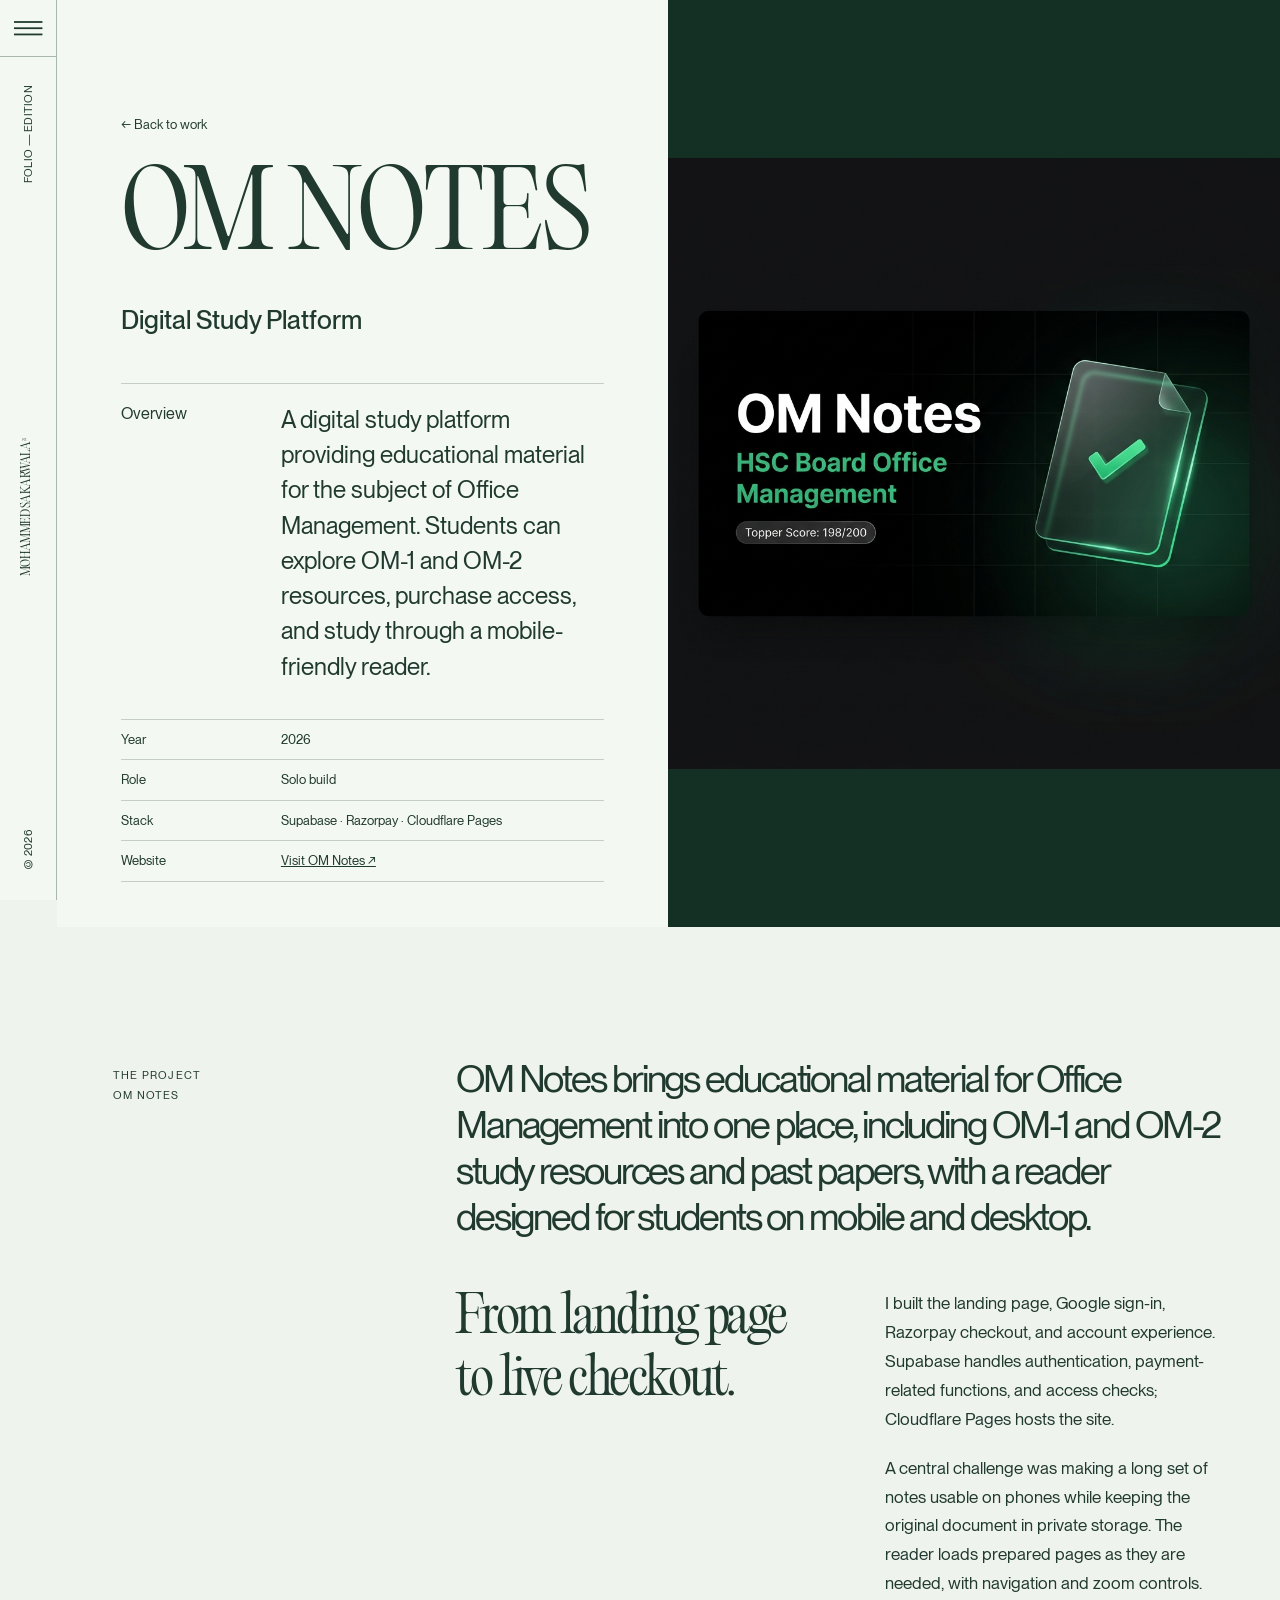
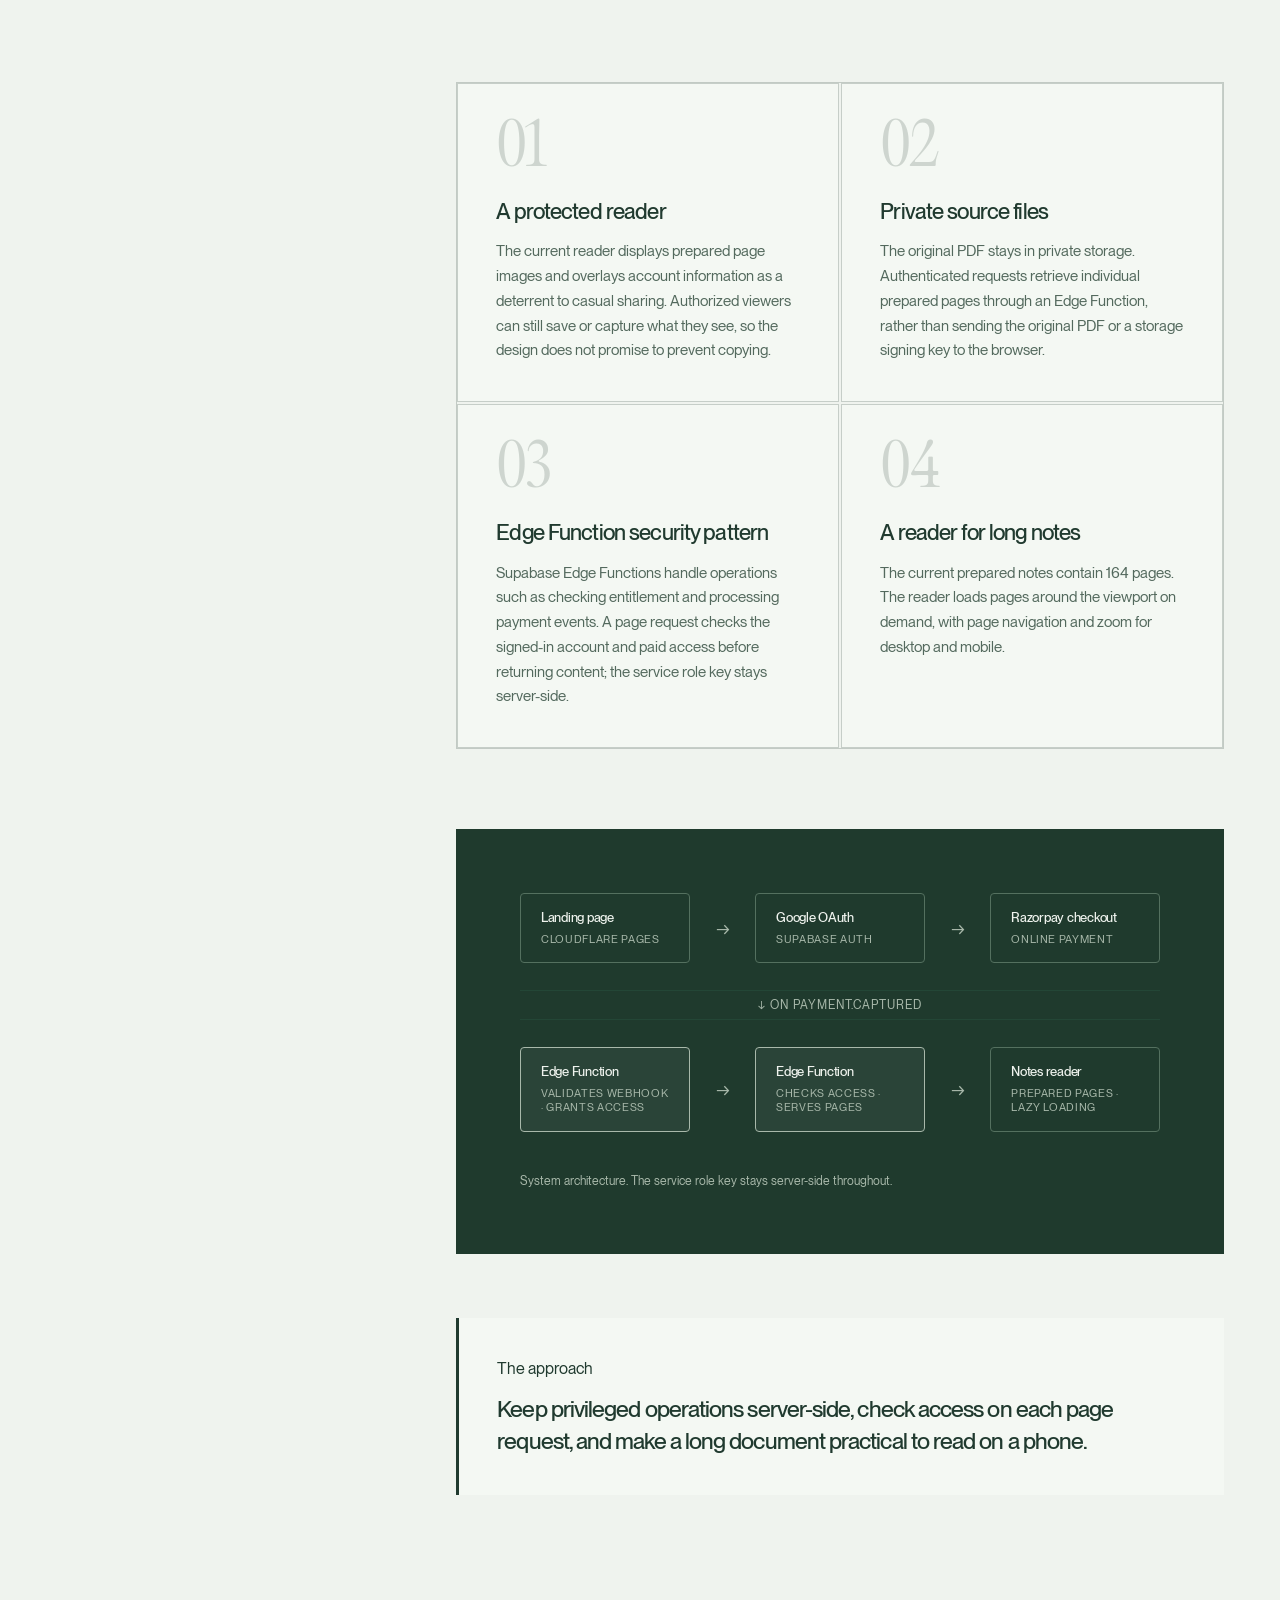
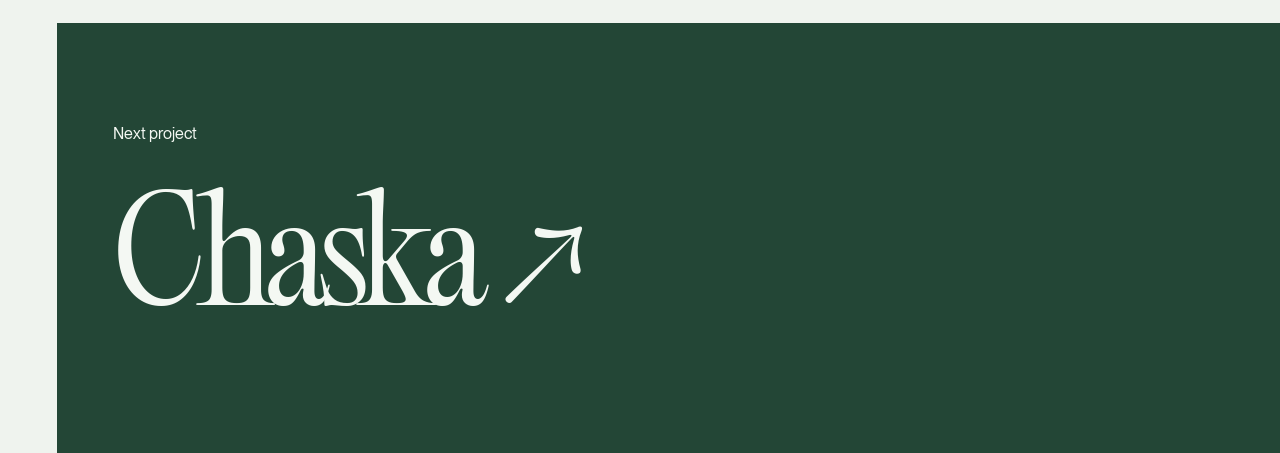
==== works/notes-platform/index.html @ a00184fe "Polish portfolio and configure GitHub Pages" ====
<!doctype html>
<html lang="en"><head><meta charset="utf-8"><meta name="viewport" content="width=device-width,initial-scale=1"><meta name="theme-color" content="#142f24"><meta name="description" content="OM Notes is a digital study platform providing educational material for the subject of Office Management, with online checkout and a mobile-friendly reader — by Mohammed Sakarwala."><title>OM Notes — Digital Study Platform — Mohammed Sakarwala</title><link rel="stylesheet" href="/assets/site.css?v=20261117d"><link rel="stylesheet" href="/assets/notes-platform.css?v=20261117c"><script src="/assets/site.js?v=20261107l" defer></script></head>
<body><a class="skip" href="#main">Skip to content</a>
  <header class="site-rail site-rail--light" aria-label="Global site header"><a class="rail-mark" href="/" aria-label="Back to home">MS<sup>TM</sup></a><button class="rail-menu" type="button" aria-label="Open menu" aria-controls="site-menu" aria-expanded="false"><svg class="rail-menu__icon" viewBox="0 0 32 32" fill="none" xmlns="http://www.w3.org/2000/svg" aria-hidden="true"><rect y="15" width="32" height="2" fill="currentColor"></rect><rect data-menu-icon-bar="lower" x="0" y="22" width="32" height="2" fill="currentColor"></rect><rect data-menu-icon-bar="upper" x="0" y="8" width="32" height="2" fill="currentColor"></rect></svg></button><div class="rail-desktop"><span class="rail-edition">Folio — edition</span><a class="rail-name" href="/" aria-label="Back to home">Mohammed Sakarwala</a><span class="rail-year">© 2026</span></div></header>
  <nav class="menu-overlay" id="site-menu" aria-label="Site navigation" aria-hidden="true"><div class="menu-head"><span class="eyebrow">Mohammed Sakarwala — Folio</span></div><div class="menu-links"><a href="/"><span>01.</span>Home</a><a href="/about/"><span>02.</span>About</a><a href="/works/"><span>03.</span>Works</a><a href="/#contact"><span>04.</span>Contact</a></div><div class="menu-foot"><span>Bengaluru, India</span><a href="https://www.linkedin.com/in/mohammed-sakarwala-825a503b8/" target="_blank" rel="noopener noreferrer">LinkedIn ↗</a></div></nav>
  <main class="page" id="main">
    <header class="case-hero case-hero--notes" data-header-bg="#f4f8f3" data-header-text="#1f3a2d" data-header-border="#a8b8aa"><div class="case-hero__content"><a class="back-link" href="/works/">← Back to work</a><h1 class="serif">OM Notes<span class="case-hero__subtitle">Digital Study Platform</span></h1><div class="case-intro"><span class="eyebrow">Overview</span><p>A digital study platform providing educational material for the subject of Office Management. Students can explore OM-1 and OM-2 resources, purchase access, and study through a mobile-friendly reader.</p></div><div class="case-facts"><div><span>Year</span><span>2026</span></div><div><span>Role</span><span>Solo build</span></div><div><span>Stack</span><span>Supabase · Razorpay · Cloudflare Pages</span></div><div><span>Website</span><a href="https://om-notes.pages.dev/" target="_blank" rel="noopener noreferrer">Visit OM Notes ↗</a></div></div></div><div class="case-hero__visual case-hero__visual--notes"><img src="/assets/om-notes-project.png" width="1024" height="1024" alt="OM Notes website artwork for HSC Board Office Management"></div></header>

    <section class="section case-body" data-header-bg="#eff3ee" data-header-text="#1f3a2d" data-header-border="#a8b8aa"><div class="wrap chapter"><div class="chapter-label"><span>The project</span>OM Notes</div><div>
      <p class="section-lead" data-reveal>OM Notes brings educational material for Office Management into one place, including OM-1 and OM-2 study resources and past papers, with a reader designed for students on mobile and desktop.</p>
      <div class="case-body__grid" data-reveal>
        <h2>From landing page to live checkout.</h2>
        <div>
          <p>I built the landing page, Google sign-in, Razorpay checkout, and account experience. Supabase handles authentication, payment-related functions, and access checks; Cloudflare Pages hosts the site.</p>
          <p>A central challenge was making a long set of notes usable on phones while keeping the original document in private storage. The reader loads prepared pages as they are needed, with navigation and zoom controls.</p>
        </div>
      </div>

      <div class="notes-tech-grid" data-reveal>
        <div class="notes-tech-item">
          <span class="notes-tech-item__number serif">01</span>
          <h3>A protected reader</h3>
          <p>The current reader displays prepared page images and overlays account information as a deterrent to casual sharing. Authorized viewers can still save or capture what they see, so the design does not promise to prevent copying.</p>
        </div>
        <div class="notes-tech-item">
          <span class="notes-tech-item__number serif">02</span>
          <h3>Private source files</h3>
          <p>The original PDF stays in private storage. Authenticated requests retrieve individual prepared pages through an Edge Function, rather than sending the original PDF or a storage signing key to the browser.</p>
        </div>
        <div class="notes-tech-item">
          <span class="notes-tech-item__number serif">03</span>
          <h3>Edge Function security pattern</h3>
          <p>Supabase Edge Functions handle operations such as checking entitlement and processing payment events. A page request checks the signed-in account and paid access before returning content; the service role key stays server-side.</p>
        </div>
        <div class="notes-tech-item">
          <span class="notes-tech-item__number serif">04</span>
          <h3>A reader for long notes</h3>
          <p>The current prepared notes contain 164 pages. The reader loads pages around the viewport on demand, with page navigation and zoom for desktop and mobile.</p>
        </div>
      </div>

      <figure class="case-media notes-case-media">
        <div class="notes-architecture" aria-label="System architecture overview">
          <div class="notes-arch-row notes-arch-row--top">
            <div class="notes-arch-node">Landing page<span>Cloudflare Pages</span></div>
            <div class="notes-arch-arrow">→</div>
            <div class="notes-arch-node">Google OAuth<span>Supabase Auth</span></div>
            <div class="notes-arch-arrow">→</div>
            <div class="notes-arch-node">Razorpay checkout<span>Online payment</span></div>
          </div>
          <div class="notes-arch-divider" aria-hidden="true">↓ on payment.captured</div>
          <div class="notes-arch-row notes-arch-row--bottom">
            <div class="notes-arch-node notes-arch-node--highlight">Edge Function<span>Validates webhook · grants access</span></div>
            <div class="notes-arch-arrow">→</div>
            <div class="notes-arch-node notes-arch-node--highlight">Edge Function<span>Checks access · serves pages</span></div>
            <div class="notes-arch-arrow">→</div>
            <div class="notes-arch-node">Notes reader<span>Prepared pages · lazy loading</span></div>
          </div>
        </div>
        <figcaption>System architecture. The service role key stays server-side throughout.</figcaption>
      </figure>

      <div class="notes-callout" data-reveal>
        <p class="notes-callout__label eyebrow">The approach</p>
        <p class="notes-callout__text">Keep privileged operations server-side, check access on each page request, and make a long document practical to read on a phone.</p>
      </div>
    </div></div></section>

    <section class="next-project" data-header-bg="#234636" data-header-text="#edf5ee" data-header-border="#54705f"><div class="wrap"><span class="eyebrow">Next project</span><div><a href="/works/chaska/">Chaska ↗</a></div></div></section>
  </main>
</body></html>
---- assets/site.css ----
@font-face{font-family:'PPEditorialOld';src:url('/fonts/PPEditorialOld-Light.woff2') format('woff2'),url('/fonts/PPEditorialOld-Light.woff') format('woff');font-style:normal;font-weight:300;font-display:swap}
@font-face{font-family:'PPNeueMontreal';src:url('/fonts/PPNeueMontreal-Regular.woff2') format('woff2'),url('/fonts/PPNeueMontreal-Regular.woff') format('woff');font-style:normal;font-weight:400;font-display:swap}
@font-face{font-family:'PPNeueMontreal';src:url('/fonts/PPNeueMontreal-Medium.woff2') format('woff2'),url('/fonts/PPNeueMontreal-Medium.woff') format('woff');font-style:normal;font-weight:500;font-display:swap}
@font-face{font-family:CormorantGaramond;src:url('/assets/CormorantGaramond-latin-wght.woff2') format('woff2');font-style:normal;font-weight:300 700;font-display:swap}
@font-face{font-family:Manrope;src:url('/assets/Manrope-var-latin.woff2') format('woff2');font-display:swap}
:root{--ink:#203a2f;--charcoal:#234636;--paper:#eff3ee;--cream:#f4f8f3;--muted:#586d60;--forest-deep:#142f24;--sage:#a8beae;--sage-mid:#54705f;--rule:rgba(32,58,47,.22);--rail:calc(16 * var(--spacing));--serif:'PPEditorialOld',CormorantGaramond,Georgia,serif;--sans:'PPNeueMontreal',Manrope,Arial,sans-serif;--scale:calc(100vw / 39);--spacing:calc(.4 * var(--scale))}
@media(min-width:768px){:root{--scale:calc(100vw / 144);--vg:calc(4.8 * var(--scale));--list-fs:calc(6.4 * var(--scale));--display-fs:calc(3.2 * var(--scale));--cta-fs:calc(2.3 * var(--scale))}}
*,*::before,*::after{box-sizing:border-box}
html{scroll-behavior:smooth;scroll-padding-top:24px;overscroll-behavior:none}
body{margin:0;background:var(--paper);color:var(--ink);font-family:var(--sans);font-size:16px;line-height:1.5;-webkit-font-smoothing:antialiased;overscroll-behavior:none}
body.is-loading{overflow:hidden}
a{color:inherit}
::selection{background:#c1d0c3;color:var(--ink)}
img{max-width:100%;display:block}
button{font:inherit}
:focus-visible{outline:2px solid currentColor;outline-offset:5px}
.skip{position:fixed;left:75px;top:-80px;background:var(--cream);padding:10px 18px;z-index:120}
.skip:focus{top:12px}
#main,#contact{scroll-margin-top:var(--mobile-nav-height,0px)}
.site-rail{--rail-bg:var(--charcoal);--rail-text:#edf5ee;--rail-border:#54705f;position:fixed;inset:0 auto 0 0;width:var(--rail);z-index:110;display:flex;flex-direction:column;align-items:center;justify-content:flex-start;border-right:1px solid var(--rail-border);background:var(--rail-bg);color:var(--rail-text);transition:background-color .5s ease-out,color .5s ease-out,border-color .5s ease-out}
html:not(.has-seen-intro) body.is-loading .site-rail{background:#11271e}
.site-rail--light{--rail-bg:var(--paper);--rail-text:var(--ink);--rail-border:#a8b8aa}
.rail-scroll-progress{position:absolute;pointer-events:none;z-index:2;top:0;left:0;width:calc(.3 * var(--scale));height:100%;background:#8ba28f;transform:scaleY(0);transform-origin:top;will-change:transform}
.rail-mark{display:none}
.rail-menu{width:100%;height:calc(16 * var(--spacing));padding:0;border:0;border-bottom:1px solid var(--rail-border);background:none;color:inherit;cursor:pointer;display:flex;align-items:center;justify-content:center;outline:none;transition:border-color .5s ease-out,opacity .2s ease-out}
.rail-menu:enabled:hover{opacity:.8}
.rail-menu:disabled{cursor:default;pointer-events:none}
.rail-menu__icon{display:block;width:calc(8 * var(--spacing));height:calc(8 * var(--spacing));overflow:visible}
.rail-menu [data-menu-icon-bar]{will-change:width,x}
body.menu-open .site-rail{background:var(--charcoal);color:#edf5ee;border-color:#54705f}
body.menu-open .rail-menu{border-bottom-color:#54705f}
.rail-desktop{display:flex;flex:1;min-height:0;width:100%;flex-direction:column;align-items:center;justify-content:space-between;padding:calc(8 * var(--spacing)) 0}
.rail-edition,.rail-name,.rail-year{font-family:var(--serif);font-size:11px;line-height:1;white-space:nowrap}
.rail-name{text-decoration:none}
.rail-edition,.rail-name{writing-mode:vertical-rl;transform:rotate(180deg)}
.rail-edition{font-family:var(--sans);font-size:11px;letter-spacing:.1em;text-transform:uppercase}
.rail-year{writing-mode:vertical-rl;transform:rotate(180deg);margin-bottom:18px}
.has-seen-intro .intro-loader{display:none}
.intro-loader{position:fixed;inset:0;z-index:95;overflow:hidden;background:#11271e;color:var(--cream)}
.intro-loader__reel{--loader-row-h:1.5em;position:absolute;top:clamp(78px,10vh,150px);left:calc(var(--rail) + clamp(22px,5vw,76px));height:var(--loader-row-h);padding-right:.12em;overflow:hidden;font:300 clamp(96px,12.5vw,210px)/var(--loader-row-h) var(--serif);letter-spacing:-.06em;font-variant-numeric:lining-nums tabular-nums}
.intro-loader__content{position:absolute;inset:0;will-change:transform}
.intro-loader__number{display:flex;align-items:center;height:var(--loader-row-h)}
.intro-loader__prefix{display:flex;align-items:center;height:var(--loader-row-h)}
.intro-loader__digit-shell{display:flex;align-items:center;justify-content:center;height:var(--loader-row-h);padding-right:.1em;margin-right:-.1em;overflow:hidden}
.intro-loader__digit{display:block;line-height:inherit;transform:translateY(115%);}
.intro-loader.is-started .intro-loader__digit{animation:loader-number-in 1.7s cubic-bezier(.76,0,.24,1) both}
.intro-loader__prefix .intro-loader__digit-shell:nth-child(2) .intro-loader__digit{animation-delay:.07s}
.intro-loader__first-year .intro-loader__digit-shell:nth-child(1) .intro-loader__digit{animation-delay:.14s}
.intro-loader__first-year .intro-loader__digit-shell:nth-child(2) .intro-loader__digit{animation-delay:.21s}
.intro-loader__digits{height:var(--loader-row-h);padding-right:.12em;overflow:hidden;display:flex;flex-direction:column;justify-content:flex-start}
.intro-loader__years{will-change:transform}
.intro-loader__years span{display:flex;align-items:center;justify-content:flex-start;height:var(--loader-row-h);line-height:var(--loader-row-h);white-space:nowrap}
.intro-loader__years .intro-loader__first-year{display:flex;align-items:center;height:var(--loader-row-h)}
.intro-loader__caption{position:absolute;right:clamp(22px,5vw,76px);bottom:25px;margin:0;font-size:clamp(16px,1.25vw,20px);line-height:1.4;letter-spacing:-.02em}
.intro-loader__caption-clip{display:block;overflow:hidden;padding-block:.25em;margin-block:-.25em}
.intro-loader__caption-clip>span{display:block}
.intro-loader__progress{position:absolute;inset:0;z-index:2;width:100%;height:100%;background:var(--charcoal);transform:translate3d(0,calc(100% - 8px),0) scaleX(0);transform-origin:left bottom;will-change:transform}
body.is-loading .hero .hero__line>span{transform:translateY(110%)}
body.is-loading .hero__descriptor-line-text{transform:translateY(110%)}
body.is-loading .hero__bottom>*{opacity:0;transform:translateY(70px)}
body.is-ready .hero .hero__line>span{animation:hero-line-rise 1.7s 0s cubic-bezier(.19,1,.22,1) both}
body.is-ready .hero .hero__line:nth-child(2)>span{animation-delay:.2s}
body.is-ready .hero__descriptor:not(.is-settled) .hero__descriptor-line-text{animation:text-line-rise 1.46s calc(.45s + var(--line-delay)) cubic-bezier(.215,.61,.355,1) both}
.hero__descriptor.is-settled .hero__descriptor-line-text{animation:none!important;transform:none!important}
body.is-ready .hero__bottom>*{animation:hero-enter 1.3s .66s cubic-bezier(.19,1,.22,1) both}
body.is-ready .hero__bottom>*:nth-child(2){animation-delay:.78s}
body.is-ready .hero__bottom>*:nth-child(3){animation-delay:.9s}
body.is-returning .hero .hero__line>span,body.is-returning .hero__descriptor-line-text,body.is-returning .hero__bottom>*{animation:none!important;transform:none!important;opacity:1!important}
.page{margin-left:var(--rail);min-width:0}
.wrap{width:min(calc(100% - 112px),1340px);margin-inline:auto}
.serif,.editorial-display{font-family:var(--serif);font-weight:300;letter-spacing:-.02em;line-height:1.02;font-feature-settings:"liga" 1,"dlig" 0;font-variant-ligatures:common-ligatures no-discretionary-ligatures}
.menu-overlay{position:fixed;inset:0 0 0 var(--rail);z-index:90;background:#1f3a2d;color:var(--cream);padding:clamp(30px,5vw,76px);display:flex;flex-direction:column;justify-content:space-between;visibility:hidden;clip-path:inset(0 100% 0 0);transition:clip-path .88s cubic-bezier(.76,0,.24,1),visibility 0s .88s}
.menu-overlay.is-open{visibility:visible;clip-path:inset(0 0 0 0);transition:clip-path .88s cubic-bezier(.76,0,.24,1),visibility 0s}
.menu-overlay.is-closing{visibility:visible;clip-path:inset(0 100% 0 0);transition:clip-path .58s .08s cubic-bezier(.76,0,.24,1),visibility 0s .66s}
.menu-head{display:flex;justify-content:space-between;align-items:start;min-height:3rem}
.menu-head .eyebrow{opacity:.65}
.menu-links{display:flex;flex-direction:column;width:100%;margin:auto 0;gap:clamp(14px,2.2vh,28px)}
.menu-links a{display:flex;align-items:baseline;gap:clamp(14px,1.2vw,24px);width:max-content;max-width:100%;color:#a8beae;font-family:var(--serif);font-weight:300;font-size:clamp(3.4rem,6.4vw,6rem);line-height:1.12;text-decoration:none;text-transform:uppercase;letter-spacing:-.015em;font-feature-settings:"liga" 1,"dlig" 0;font-variant-ligatures:common-ligatures no-discretionary-ligatures;transition:color .35s}
.menu-links a[aria-current=page],.menu-links a:hover,.menu-links a:focus-visible{color:var(--cream)}
.menu-link__index{font:500 clamp(12px,1vw,15px)/1 var(--sans);letter-spacing:.04em;flex:none;align-self:baseline;width:clamp(26px,2vw,36px);margin-top:0;opacity:.6}
.menu-link__label-clip{display:block;overflow:hidden;padding:.24em .12em .16em 0;margin:-.24em -.12em -.16em 0}
.menu-link__label{display:block;position:relative;transform:translateY(110%);transition:transform 1s cubic-bezier(.19,1,.22,1)}
.menu-overlay.is-open .menu-link__label{transform:none;transition-delay:calc(.14s + var(--menu-index)*.15s)}
.menu-overlay.is-closing .menu-link__label{transform:translateY(110%);transition-delay:calc((3 - var(--menu-index))*.055s)}
.menu-foot{display:flex;justify-content:space-between;gap:20px;font-size:12px;letter-spacing:.02em;opacity:0;transform:translateY(14px);transition:opacity .55s,transform .55s}
.menu-overlay.is-open .menu-foot{opacity:1;transform:none;transition-delay:.35s}
.menu-overlay.is-closing .menu-foot{opacity:0;transform:translateY(14px);transition-delay:0s}
.menu-foot a{text-decoration:none}
.menu-foot a:hover{text-decoration:underline;text-underline-offset:4px}
.page-dissolve{position:fixed;inset:0;width:100vw;height:100dvh;z-index:130;pointer-events:none}
.hero{height:100svh;min-height:650px;background:var(--charcoal);color:var(--cream);position:relative;overflow:hidden}
.hero__inner{height:100%;padding:clamp(56px,7.5vh,90px) clamp(38px,5vw,84px) clamp(30px,4.5vh,48px);display:flex;flex-direction:column;justify-content:space-between}
.hero__top{display:flex;flex-direction:column;align-items:stretch;gap:22px}
.hero h1{font-size:clamp(3.75rem,6.2vw,8rem);margin:0;text-transform:uppercase;line-height:1.05;letter-spacing:-.015em;font-feature-settings:"liga" 1,"dlig" 0;font-variant-ligatures:common-ligatures no-discretionary-ligatures}
.hero h1 span{display:block}
.hero__line{overflow:hidden;padding-top:.14em;margin-top:-.14em;padding-bottom:.06em}
.hero__descriptor{max-width:440px;margin:0 0 0 auto;font-size:clamp(17px,1.5vw,24px);line-height:1.4;letter-spacing:-.03em}
.hero__descriptor-line{display:block;overflow:hidden;contain:paint}
.hero__descriptor-line-text{display:block;white-space:nowrap;will-change:transform}
.hero__bottom{display:flex;justify-content:space-between;align-items:end;gap:32px;font-size:13px}
.hero__bottom p{margin:0}
.hero__location{font-size:16px;line-height:1.4;color:rgba(247,250,246,.85)}
.hero__location time{font-variant-numeric:tabular-nums}
.hero__scroll{font-family:var(--serif);font-size:27px;text-decoration:none}
.hero__accent{font-size:clamp(90px,20vw,300px);position:absolute;right:-.08em;bottom:-.45em;color:rgba(255,255,255,.025);pointer-events:none}
.section{padding:clamp(92px,10vw,170px) 0}
.chapter{display:grid;grid-template-columns:minmax(150px,.33fr) minmax(0,1fr);gap:clamp(32px,7vw,120px)}
.chapter-label{font-size:11px;text-transform:uppercase;letter-spacing:.11em;padding-top:12px}
.chapter-label span{display:block;margin-bottom:4px}
.section-title{font-size:clamp(4rem,8vw,9rem);margin:0 0 34px}
.section-lead{font-size:clamp(25px,3vw,49px);line-height:1.2;letter-spacing:-.055em;max-width:900px;margin:0}
.section-copy{font-size:17px;line-height:1.7;max-width:660px}
.text-link{display:inline-flex;align-items:center;gap:28px;margin-top:32px;border-bottom:1px solid currentColor;padding-bottom:7px;text-decoration:none;font-size:13px;font-weight:700}
.text-link:hover{gap:38px}
.intro{background:var(--cream)}
.intro__grid{display:grid;grid-template-columns:1fr .8fr;gap:clamp(35px,7vw,110px);align-items:end}
.portrait{aspect-ratio:4/5;object-fit:cover;object-position:center;background:#cbd9cd}
.intro__aside[data-reveal] .portrait,.work-card[data-reveal] .work-card__image img{clip-path:inset(0 100% 0 0);transform:scale(1.08);transition:clip-path 1.1s .15s cubic-bezier(.22,1,.36,1),transform 1.3s .15s cubic-bezier(.22,1,.36,1);will-change:clip-path,transform}
.intro__aside.is-visible .portrait,.work-card.is-visible .work-card__image img{clip-path:inset(0 0 0 0);transform:scale(1)}
.quote{font-family:var(--serif);font-weight:300;font-size:clamp(30px,4vw,58px);line-height:1.15;letter-spacing:-.04em;margin:32px 0 0;max-width:550px}
.intro__aside{align-self:stretch;display:flex;flex-direction:column;justify-content:space-between}
.small-note{font-size:13px;color:var(--muted);max-width:430px}
.work-section{background:var(--paper);overflow:hidden}
.work-head{display:flex;justify-content:space-between;align-items:end;gap:30px}
.work-head .section-title{margin:0}
.work-grid{display:grid;grid-template-columns:repeat(2,minmax(0,1fr));gap:20px;margin-top:54px}
.work-card{display:block;text-decoration:none;min-width:0}
.work-card__image{height:clamp(340px,42vw,600px);position:relative;overflow:hidden;display:grid;place-items:center;background:#e3ece4}
.work-card__image img{max-width:82%;max-height:82%;object-fit:contain;transition:transform .75s cubic-bezier(.22,1,.36,1);will-change:transform}
.work-card:hover img{transform:scale(1.04)}
.work-card.is-visible:hover .work-card__image img{transform:scale(1.04)}
.work-card--chaska .work-card__image{background:#dbe6dc}
.work-card--yojo .work-card__image{background:#d4e1d5}
.work-card--yojo img{max-width:100%;max-height:100%;width:100%;height:100%;object-fit:cover;mix-blend-mode:multiply}
.work-card--notes .work-card__image{background:#e3ece4}
.work-card--notes img{max-width:100%;max-height:100%;width:100%;height:100%;object-fit:cover}
.work-card__meta{display:flex;align-items:baseline;gap:12px;margin-top:14px;font-size:12px}
.work-card__number{font-family:var(--serif);font-size:42px;line-height:1}
.work-card__title{font-size:clamp(22px,2.3vw,34px);font-weight:500;letter-spacing:-.04em;margin:6px 0 0}
.work-card__status{color:var(--muted);margin-left:auto;text-align:right}
.services{background:var(--cream)}
.service-list{margin-top:50px}
.service-row{display:grid;grid-template-columns:60px 1fr 1.2fr;gap:24px;align-items:center;border-top:1px solid var(--rule);padding:28px 0}
.service-row:last-child{border-bottom:1px solid var(--rule)}
.service-row h3{font:300 clamp(25px,3.4vw,50px) var(--serif);letter-spacing:-.05em;margin:0}
.service-row p{margin:0;color:#53695d;max-width:460px}
.experience{background:var(--paper)}
.experience-grid{display:flex;flex-wrap:wrap;gap:8px;margin-top:48px}
.experience-grid span{display:inline-flex;align-items:center;min-height:80px;padding:16px 25px;border:1px solid var(--rule);font-family:var(--serif);font-size:clamp(20px,2.4vw,35px)}
.contact{background:var(--charcoal);color:var(--cream);padding:clamp(100px,14vw,200px) 0 32px}
.contact .chapter-label{opacity:.7}
.contact-title{font-size:clamp(5rem,11vw,14rem);margin:8px 0 40px;max-width:1100px}
.contact-link{font-size:clamp(19px,3vw,38px);text-decoration:none;border-bottom:1px solid currentColor;padding-bottom:8px}
.contact-foot{display:flex;justify-content:space-between;gap:20px;flex-wrap:wrap;border-top:1px solid rgba(255,255,255,.25);padding-top:18px;margin-top:110px;font-size:11px;text-transform:uppercase;letter-spacing:.08em}
.contact-foot a{text-decoration:none}
.page-hero{padding:85px 0 58px;background:var(--paper)}
.page-title{font-size:clamp(5rem,14vw,16rem);margin:0;line-height:.88;text-transform:uppercase}
.page-subtitle{max-width:800px;font-size:clamp(22px,2.5vw,36px);letter-spacing:-.04em;line-height:1.35}
.about-hero{display:grid;grid-template-columns:1fr .7fr;gap:clamp(40px,6vw,100px);align-items:end}
.about-hero img{width:100%;max-height:680px;object-fit:cover;object-position:center 30%}
.about-body{background:var(--cream)}
.timeline-row{display:grid;grid-template-columns:160px 1fr;gap:35px;border-top:1px solid var(--rule);padding:25px 0}
.timeline-row:last-child{border-bottom:1px solid var(--rule)}
.timeline-row p{margin:0;font-size:clamp(20px,2.4vw,33px);letter-spacing:-.04em}
.timeline-row small{display:block;font-size:13px;color:var(--muted);letter-spacing:0;margin-top:5px}
.about-scroll{background:#e3ece4}
html:has(.about-scroll){scrollbar-width:none}
html:has(.about-scroll)::-webkit-scrollbar{display:none}
.about-panel{position:relative;display:flex;flex-direction:column;min-height:100svh;overflow:hidden;padding:0;background:#e3ece4;color:var(--ink)}
.about-panel--hero{display:grid;grid-template-columns:46% minmax(0,1fr);background:#f7faf6}
.about-portrait{position:relative;min-height:100%;overflow:hidden;background:#c1d0c3}
.about-portrait img{width:100%;height:100%;object-fit:cover;object-position:center top}
.about-portrait img,.about-beyond-image img{position:relative;z-index:2;clip-path:inset(0 100% 0 0);transform:translateX(-10%);transition:clip-path .7s .2s cubic-bezier(.22,1,.36,1),transform .7s .2s cubic-bezier(.22,1,.36,1)}
.about-image-wipe{position:absolute;inset:0;z-index:1;background:#c1d0c3;clip-path:inset(0 100% 0 0);transition:clip-path .7s cubic-bezier(.22,1,.36,1)}
.about-portrait.is-visible img,.about-beyond-image.is-visible img{clip-path:inset(0);transform:none}
.about-portrait.is-visible .about-image-wipe,.about-beyond-image.is-visible .about-image-wipe{clip-path:inset(0)}
.about-hero-copy{display:flex;flex-direction:column;justify-content:space-between;gap:calc(4.8 * var(--scale));min-width:0;padding:var(--vg) calc(6.4 * var(--scale))}
.about-display{margin:0;font-size:calc(11.2 * var(--scale));line-height:1;letter-spacing:-.06em;text-transform:uppercase}
.about-name-line{display:block;width:max-content;overflow:hidden;padding:.1em .2em 0;margin:-.1em 0 0 -.2em}
.about-name-line>span{display:block;white-space:nowrap;transform:translateY(102%);transition:transform 1.7s cubic-bezier(.22,1,.36,1)}
.about-name-line:nth-child(2)>span{transition-delay:.2s}
.about-scroll .about-display[data-reveal],.about-scroll .about-panel--journey h2[data-reveal],.about-scroll .about-hero-meta[data-reveal],.about-scroll .about-panel--philosophy blockquote[data-reveal],.about-scroll .journey-table[data-reveal],.about-scroll .about-portrait[data-reveal],.about-scroll .about-beyond-image[data-reveal],.about-scroll .about-panel--beyond>.about-lead[data-reveal],.about-scroll .about-beyond-foot[data-reveal]{opacity:1;transform:none}
.about-display.is-visible .about-name-line>span,.about-panel--journey h2.is-visible .about-name-line>span{transform:none}
.about-hero-meta .story-line{display:block;overflow:hidden;contain:paint}
.about-hero-meta .story-line>span{display:block;transform:translateY(102%);transition:transform 1.7s cubic-bezier(.22,1,.36,1);transition-delay:calc(.7s + var(--story-line-index,0)*.07s)}
.about-hero-meta.is-visible .story-line>span{transform:none}
.about-hero-meta{display:grid;grid-template-columns:calc(15 * var(--scale)) minmax(0,1fr);gap:calc(5 * var(--scale));font:500 var(--cta-fs)/1.3 var(--sans)}
.about-hero-meta p{margin:0}.about-kicker{font:400 clamp(11px, calc(1.1 * var(--scale)), 16px)/1.2 var(--sans);text-transform:uppercase}
.about-panel--intro{justify-content:space-between;gap:calc(4.8 * var(--scale));padding:var(--vg) calc(6.4 * var(--scale)) var(--vg) calc(12.8 * var(--scale))}
.about-lead{max-width:none;margin:0;font:500 var(--display-fs)/1.3 var(--sans);letter-spacing:normal}
.about-columns{display:grid;grid-template-columns:repeat(2,minmax(0,1fr));gap:calc(2.4 * var(--scale));font:400 16px/1.4 var(--sans)}.about-columns p{margin:0}
.about-panel--philosophy{align-items:stretch;justify-content:space-between;gap:0;padding:var(--vg) calc(8 * var(--scale));background:#1f3a2d;color:#f7faf6;text-align:center;text-transform:uppercase}
.about-panel--philosophy .about-kicker{align-self:center}
.about-panel--philosophy blockquote{margin:0;color:#b1c4b5;font:300 calc(9 * var(--scale))/1 var(--serif);letter-spacing:normal}
.about-quote-line{display:block;overflow:hidden}
.about-quote-line>span{display:block;transform:translateY(102%);transition:transform 1.19s cubic-bezier(.22,1,.36,1)}
.about-quote-line:nth-child(2)>span{transition-delay:.07s}
.about-panel--philosophy blockquote.is-visible .about-quote-line>span{transform:none}
.about-panel--journey{display:grid;grid-template-columns:1fr 1fr;grid-template-rows:1fr auto;gap:0;padding:var(--vg) calc(6.4 * var(--scale)) var(--vg) calc(12.8 * var(--scale));background:#1f3a2d;color:#f7faf6}
.about-panel--journey h2{margin:0;font-size:calc(12.8 * var(--scale));line-height:1;text-transform:uppercase}.journey-note{align-self:start;justify-self:end;max-width:calc(29.5 * var(--scale));margin:0;font:400 clamp(11px, calc(1.1 * var(--scale)), 16px)/1.3 var(--sans);text-transform:uppercase}.journey-table{grid-column:1/-1}.journey-table>div{display:grid;grid-template-columns:1fr 1fr 1fr;gap:calc(2.4 * var(--scale));align-items:center;border-bottom:1px solid #5a7162;padding:calc(2 * var(--scale)) 0;font:400 16px/1.2 var(--sans)}.journey-table strong{font:300 calc(3.2 * var(--scale))/1.2 var(--serif);text-transform:uppercase}.journey-table span:last-child{text-align:right}
.journey-table>div{position:relative;overflow:hidden;border-bottom:0;--row-index:0}
.journey-table>div:nth-child(2){--row-index:1}.journey-table>div:nth-child(3){--row-index:2}.journey-table>div:nth-child(4){--row-index:3}
.journey-table>div::after{content:'';position:absolute;inset:auto 0 0;height:1px;background:#5a7162;transform:scaleX(0);transform-origin:left;transition:transform 1s cubic-bezier(.22,1,.36,1);transition-delay:calc(.4s + var(--row-index)*.13s)}
.journey-table strong,.journey-table>div>span{display:block;transform:translateY(110%);transition:transform 1.02s cubic-bezier(.22,1,.36,1);transition-delay:calc(var(--row-index)*.13s)}
.journey-table>div>span:nth-child(2){transition-delay:calc(.07s + var(--row-index)*.13s)}.journey-table>div>span:nth-child(3){transition-delay:calc(.14s + var(--row-index)*.13s)}
.journey-table.is-visible strong,.journey-table.is-visible>div>span{transform:none}.journey-table.is-visible>div::after{transform:scaleX(1)}
.about-panel--beyond{display:grid;grid-template-columns:1fr 1fr;grid-template-rows:1fr auto;gap:0;background:#e3ece4}.about-beyond-image{position:relative;grid-row:1/-1;overflow:hidden;background:#c1d0c3}.about-beyond-image img{width:100%;height:100%;object-fit:cover;object-position:center}.about-panel--beyond>.about-lead{align-self:start;padding:var(--vg) calc(6.4 * var(--scale));max-width:none;clip-path:inset(0 0 100% 0);transition:clip-path 1.7s cubic-bezier(.22,1,.36,1)}.about-panel--beyond>.about-lead.is-visible{clip-path:inset(0)}.about-panel--beyond>.about-lead span{color:rgba(31,58,45,.35);transition:color .35s}.about-panel--beyond>.about-lead span:hover,.about-panel--beyond>.about-lead span:focus-visible{color:var(--ink)}.about-beyond-foot{display:flex;justify-content:space-between;gap:30px;align-self:end;overflow:hidden;padding:0 calc(6.4 * var(--scale)) var(--vg);font:400 16px/1.4 var(--sans)}.about-beyond-foot p{margin:0;transform:translateY(102%);transition:transform 1.7s cubic-bezier(.22,1,.36,1)}.about-beyond-foot p:first-child{transition-delay:.4s}.about-beyond-foot p:last-child{transition-delay:.8s}.about-beyond-foot.is-visible p{transform:none}.about-beyond-foot a{text-underline-offset:5px}
.about-interest-preview{position:absolute;left:67.73%;top:40.67%;width:13.68%;aspect-ratio:189/251;color:#a8b8aa;pointer-events:none}.about-interest-preview svg{display:block;width:100%;height:100%}
.works-page{margin-left:0;background:#e3ece4;color:#1f3a2d}
.works-all{position:relative;min-height:100svh;overflow:hidden}
.works-all__head{display:flex;justify-content:space-between;gap:20px;padding:calc(4.8 * var(--scale)) calc(6.4 * var(--scale)) 0;align-items:start}
.works-all__title,.works-all__count{margin:0;font:300 calc(12.8 * var(--scale))/1 var(--serif);text-transform:uppercase;white-space:nowrap}
.works-all__title{letter-spacing:normal}
.works-all__viewport{scrollbar-width:none}
.works-all__viewport::-webkit-scrollbar{display:none}
.works-all__track{display:flex;align-items:start;gap:calc(2.4 * var(--scale));width:max-content;padding-left:calc(6.4 * var(--scale));padding-right:calc(6.4 * var(--scale))}
.works-all__card{flex:none;width:calc(29.4 * var(--scale));min-width:0}
.works-all__card a{display:block;text-decoration:none;overflow:hidden}
.works-all__media{display:block;position:relative;overflow:hidden;background:#c1d0c3;aspect-ratio:294/232}
.works-all__card--yojo .works-all__media{aspect-ratio:294/338}
.works-all__media::after{content:'';position:absolute;inset:0;z-index:0;background:#c1d0c3;clip-path:inset(0 100% 0 0);pointer-events:none}
.works-all__media img{display:block;position:relative;z-index:1;width:100%;height:100%;object-fit:cover}
.works-js .works-all__media img{clip-path:inset(0 100% 0 0);transform:translateX(-10%)}
.works-all__card--chaska .works-all__media{background:#cbdacf}
.works-all__card--yojo .works-all__media img{object-position:center}
.works-all__caption{display:flex;align-items:start;gap:calc(1.6 * var(--scale));margin-top:calc(1.2 * var(--scale))}
.works-all__number{font:300 calc(4.5 * var(--scale))/1.2 var(--serif)}
.works-all__caption>div{display:flex;flex-direction:column;gap:calc(.4 * var(--scale));padding-top:calc(.8 * var(--scale));min-width:0}
.works-all__category{font:400 clamp(11px, calc(1.1 * var(--scale)), 16px)/1.3 var(--sans);text-transform:uppercase}
.works-all__caption h2{margin:0;font:500 max(14px,calc(1.6 * var(--scale)))/1.2 var(--sans)}
.works-all__title,.works-all__count,.works-all__number,.works-all__category,.works-all__caption h2{overflow:hidden}
.works-js .works-all__title,.works-js .works-all__count,.works-js .works-all__number,.works-js .works-all__category,.works-js .works-all__caption h2{opacity:0;transform:translateY(.35em);clip-path:inset(0 0 100% 0)}
.works-js .works-all__card.is-revealed .works-all__media::after{animation:works-wipe .9s ease-out both}
.works-js .works-all__card.is-revealed .works-all__media img{animation:works-image .7s .2s cubic-bezier(.22,1,.36,1) both}
.works-js .works-all__card.is-revealed .works-all__number,.works-js .works-all__card.is-revealed .works-all__category,.works-js .works-all__card.is-revealed h2{animation:works-text .9s cubic-bezier(.22,1,.36,1) both}
.works-js .works-all__card.is-revealed .works-all__category{animation-delay:.05s}
.works-js .works-all__card.is-revealed h2{animation-delay:.1s}
.works-js .works-page.is-ready .works-all__title{animation:works-text .9s .45s cubic-bezier(.22,1,.36,1) both}
.works-js .works-page.is-ready .works-all__count{animation:works-text .9s 1s cubic-bezier(.22,1,.36,1) both}
@keyframes works-text{to{opacity:1;transform:none;clip-path:inset(0)}}
@keyframes works-image{to{clip-path:inset(0);transform:none}}
@keyframes works-wipe{0%{clip-path:inset(0 100% 0 0);opacity:1}78%{clip-path:inset(0);opacity:1}100%{clip-path:inset(0);opacity:0}}
@media(min-width:768px){.works-all{height:100dvh;min-height:0}.works-all__head{position:absolute;z-index:2;top:0;left:0;right:0;padding-left:calc(12.8 * var(--scale))}.works-all__viewport{position:absolute;inset:auto 0 calc(4.8 * var(--scale));overflow-x:auto;overflow-y:hidden}.works-all__track{padding-left:calc(12.8 * var(--scale))}.works-all__card:hover .works-all__media img{scale:1.035;transition:scale .45s cubic-bezier(.22,1,.36,1)}}
@media(max-width:767px){.works-all{overflow:visible}.works-all__head{justify-content:flex-start;padding:calc(9.6 * var(--scale)) calc(2 * var(--scale)) 0;gap:4px}.works-all__title{font-size:calc(5.4 * var(--scale))}.works-all__count{font-size:calc(3.5 * var(--scale))}.works-all__viewport{margin-top:calc(4.8 * var(--scale));overflow:visible}.works-all__track{display:flex;flex-direction:column;gap:calc(2.4 * var(--scale));width:100%;padding:0 calc(2 * var(--scale)) calc(5.6 * var(--scale))}.works-all__card{width:100%}.works-all__media{aspect-ratio:350/276}.works-all__card--yojo .works-all__media{aspect-ratio:350/403}.works-all__caption{gap:calc(1.6 * var(--scale))}.works-all__number{font-size:calc(5.4 * var(--scale));line-height:1}.works-all__caption>div{padding-top:0}.works-all__category{font-size:clamp(11px, calc(1.1 * var(--scale)), 16px)}.works-all__caption h2{font-size:24px}}
@media(prefers-reduced-motion:reduce){.works-js .works-all__title,.works-js .works-all__count,.works-js .works-all__number,.works-js .works-all__category,.works-js .works-all__caption h2{opacity:1;transform:none;clip-path:none}.works-js .works-all__media img{clip-path:none;transform:none}.works-js .works-all__media::after{display:none}}
.works-detail[hidden]{display:none!important}
.works-detail{position:fixed;inset:0;z-index:80;display:grid;grid-template-columns:1fr 1fr;overflow-y:auto;overscroll-behavior:contain;background:#f7faf6;color:#1f3a2d;opacity:0;transition:opacity .55s ease-out}
.works-detail.is-open{opacity:1}
.works-detail__copy{min-height:100dvh;display:flex;flex-direction:column;justify-content:space-between;gap:40px;padding:var(--vg) calc(6.4 * var(--scale)) var(--vg) calc(12.8 * var(--scale))}
.works-detail__back{align-self:start;padding:0;border:0;background:none;color:inherit;cursor:pointer;font-size:16px}
.works-detail__copy h2{margin:0 0 auto;font:300 calc(9 * var(--scale))/1 var(--serif);text-transform:uppercase;overflow-wrap:anywhere}
.works-detail__facts{display:flex;flex-direction:column;gap:30px}
.works-detail__facts>div{display:grid;grid-template-columns:calc(18.8 * var(--scale)) 1fr;gap:calc(2.4 * var(--scale));align-items:start}
.works-detail__facts>div>span,.works-detail__next>span{font:400 clamp(11px, calc(1.1 * var(--scale)), 16px)/1.4 var(--sans);text-transform:uppercase}
.works-detail__facts p{margin:0;font-size:16px;line-height:1.4}
.works-detail__facts dl{margin:0}
.works-detail__facts dl>div{display:grid;grid-template-columns:1fr 1fr;gap:15px;border-top:1px solid #a8b8aa;padding:10px 0;font-size:16px}
.works-detail__facts dt,.works-detail__facts dd{margin:0}
.works-detail__facts a{text-underline-offset:4px}
.works-detail__next{display:grid;grid-template-columns:calc(18.8 * var(--scale)) 1fr;gap:calc(2.4 * var(--scale));align-items:start}
.works-detail__next button{padding:0;border:0;background:none;color:inherit;text-align:left;font:500 calc(4.5 * var(--scale))/1.2 var(--sans);cursor:pointer}
.works-detail__gallery{display:flex;flex-direction:column;gap:24px;align-self:start;min-height:100dvh;overflow:hidden}
.works-detail__gallery img{display:block;width:100%;height:auto;min-height:100dvh;object-fit:cover}
.works-detail.is-opening .works-detail__copy>*{animation:works-detail-text .86s cubic-bezier(.22,1,.36,1) both}
.works-detail.is-opening .works-detail__copy>*:nth-child(1){animation-delay:.62s}.works-detail.is-opening .works-detail__copy>*:nth-child(2){animation-delay:.7s}.works-detail.is-opening .works-detail__copy>*:nth-child(3){animation-delay:.78s}.works-detail.is-opening .works-detail__copy>*:nth-child(4){animation-delay:.86s}
.works-detail.is-opening .works-detail__gallery img:not(:first-child){animation:works-detail-text .5s 1.24s ease-out both}
@keyframes works-detail-text{from{opacity:0;transform:translateY(25px)}to{opacity:1;transform:none}}
@media(max-width:767px){.works-detail{display:block}.works-detail__copy{min-height:0;gap:40px;padding:calc(9.6 * var(--scale)) calc(2 * var(--scale)) calc(5.6 * var(--scale))}.works-detail__copy h2{margin:0;font-size:calc(5.4 * var(--scale))}.works-detail__facts>div,.works-detail__next{grid-template-columns:1fr;gap:14px}.works-detail__facts>div>span,.works-detail__next>span{font-size:11px}.works-detail__next button{font-size:32px}.works-detail__gallery{min-height:0;padding:0 calc(2 * var(--scale)) calc(5.6 * var(--scale));gap:12px}.works-detail__gallery img{min-height:0}.works-detail__back{font-size:14px}}
@media(prefers-reduced-motion:reduce){.works-detail{transition:none}.works-detail.is-opening .works-detail__copy>*,.works-detail.is-opening .works-detail__gallery img{animation:none}}
.case-hero{display:grid;grid-template-columns:1fr 1fr;min-height:100svh;background:var(--cream)}
.case-hero__content{padding:clamp(85px,9vw,130px) clamp(35px,5vw,85px) 45px;display:flex;flex-direction:column}
.back-link{text-decoration:none;font-size:13px;display:inline-flex;align-items:center;gap:10px}
.case-hero h1{font-size:clamp(5.3rem,8vw,12rem);margin:30px 0 auto;text-transform:uppercase}
.case-intro{display:grid;grid-template-columns:140px 1fr;gap:20px;border-top:1px solid var(--rule);padding-top:18px}
.case-intro p{margin:0;max-width:550px;font-size:clamp(18px,1.9vw,27px);line-height:1.45}
.case-facts{margin-top:35px}
.case-facts div{display:grid;grid-template-columns:140px 1fr;gap:20px;border-top:1px solid var(--rule);padding:10px 0;font-size:13px}
.case-facts div:last-child{border-bottom:1px solid var(--rule)}
.case-facts a{width:max-content}
.case-hero__visual{min-height:650px;display:grid;place-items:center;overflow:hidden;background:#dce7dd}
.case-hero__visual img{width:86%;height:86%;object-fit:contain}
.case-hero--yojo .case-hero__visual{background:#d3e0d4}
.case-hero--yojo .case-hero__visual img{width:100%;height:100%;object-fit:cover;mix-blend-mode:multiply}
.case-body{background:var(--paper)}
.case-body__grid{display:grid;grid-template-columns:1fr 1fr;gap:clamp(30px,7vw,130px);margin-top:50px}
.case-body__grid h2{font:300 clamp(34px,4vw,64px) var(--serif);letter-spacing:-.05em;margin:0}
.case-body__grid p{margin:0 0 20px;font-size:17px;line-height:1.7}
.case-media{margin-top:80px;background:#dfe9e0;min-height:500px;display:grid;place-items:center;overflow:hidden}
.case-media img{max-height:700px;width:100%;object-fit:contain}
.case-media figcaption{display:block;background:var(--paper);width:100%;padding:12px 0;font-size:12px;color:var(--muted)}
.next-project{padding:100px 0;background:var(--charcoal);color:var(--cream)}
.next-project a{font:300 clamp(5rem,11vw,13rem) var(--serif);line-height:1;text-decoration:none;letter-spacing:-.06em}
.next-project a:hover{opacity:.7}
[data-reveal]{opacity:0;transform:translateY(48px);transition:opacity 1.7s cubic-bezier(.19,1,.22,1),transform 1.7s cubic-bezier(.19,1,.22,1)}
[data-reveal].is-visible{opacity:1;transform:none}
.intro__grid>[data-reveal]:nth-child(2),.work-grid>[data-reveal]:nth-child(2),.service-row[data-reveal]:nth-child(2){transition-delay:.12s}
.service-row[data-reveal]:nth-child(3){transition-delay:.24s}
@media (min-width:768px) and (prefers-reduced-motion:no-preference){
  html,body{overflow-x:clip}
  .horizontal-scroll{position:relative}
  .horizontal-scroll .page{position:sticky;top:0;display:flex;width:max-content;height:100dvh;will-change:transform}
  .horizontal-scroll .page>.hero,.horizontal-scroll .page>.section,.horizontal-scroll .page>.contact,.horizontal-scroll .page>.about-panel{flex:none;width:calc(100vw - var(--rail));height:100dvh;min-height:0;overflow:hidden}
  .horizontal-scroll .page>.section{padding:clamp(42px,5vw,80px) 0}
  .horizontal-scroll .page>.contact{padding:clamp(60px,7vw,105px) 0 28px}
  .horizontal-scroll .work-section{width:calc((100vw - var(--rail))*1.65)!important}
  .horizontal-scroll .work-section .wrap,.horizontal-scroll .services .wrap{width:calc(100% - 112px);max-width:none}
  .horizontal-scroll .work-grid{margin-top:clamp(22px,4vh,50px)}
  .horizontal-scroll .work-card__image{height:clamp(280px,49vh,520px)}
  .horizontal-scroll .services{width:calc((100vw - var(--rail))*1.5)!important}
  .horizontal-scroll .services .chapter{display:block}
  .horizontal-scroll .services .chapter-label{margin-bottom:18px}
  .horizontal-scroll .services .section-title{font-size:clamp(54px,6vw,100px);max-width:1250px;margin-bottom:0}
  .horizontal-scroll .service-list{display:flex;margin-top:clamp(25px,5vh,55px);height:clamp(330px,48vh,520px);border-top:1px solid var(--rule);border-bottom:1px solid var(--rule)}
  .horizontal-scroll .service-row,.horizontal-scroll .service-row:last-child{display:flex;flex:1;flex-direction:column;align-items:start;justify-content:space-between;gap:20px;min-width:0;margin:0;padding:22px 28px;border:0;border-left:1px solid var(--rule)}
  .horizontal-scroll .service-row:last-child{border-right:1px solid var(--rule)}
  .horizontal-scroll .service-row h3{font-size:clamp(34px,3.1vw,56px)}
  .horizontal-scroll .intro__grid{gap:clamp(30px,5vw,80px)}
  .horizontal-scroll .portrait{max-height:52vh;width:100%;object-fit:cover}
  .horizontal-scroll .experience-grid span{min-height:clamp(62px,10vh,90px)}
  .horizontal-scroll .contact-title{font-size:clamp(80px,8vw,145px);max-width:1000px}
  .horizontal-scroll .contact-foot{margin-top:clamp(35px,7vh,90px)}
  .about-scroll .about-panel--intro,.about-scroll .about-panel--philosophy{width:calc(74 * var(--scale))!important}
  .about-scroll .about-panel--journey,.about-scroll .about-panel--beyond{width:100vw!important}
  .horizontal-scroll [data-reveal]{transform:translateY(48px)}
  .horizontal-scroll [data-reveal].is-visible{transform:none}
  .horizontal-scroll .work-card__image img{transition:clip-path .7s .2s cubic-bezier(.19,1,.22,1),transform .7s .2s cubic-bezier(.19,1,.22,1)}
  .horizontal-scroll .work-card.is-visible:hover .work-card__image img{transform:scale(1.06)}
}
@keyframes hero-enter{from{opacity:0;transform:translateY(60px)}to{opacity:1;transform:none}}
@keyframes loader-number-in{to{transform:translateY(0)}}
@keyframes loader-header-in{from{opacity:0}to{opacity:1}}
@keyframes loader-caption-in{from{transform:translateY(115%)}to{transform:none}}
@media(prefers-reduced-motion:no-preference){html:not(.has-seen-intro) body.is-loading .site-rail{animation:loader-header-in 2.5s .5s cubic-bezier(.22,1,.36,1) both}html:not(.has-seen-intro) body.is-loading .intro-loader__caption-clip>span{animation:loader-caption-in 1.15s .4s cubic-bezier(.19,1,.22,1) both}}
@keyframes hero-line-rise{from{transform:translateY(110%)}to{transform:translateY(0)}}
@keyframes text-line-rise{from{transform:translateY(102%)}to{transform:translateY(0)}}
@media(min-width:768px){
  .rail-menu{height:calc(16 * var(--spacing));flex:none}
  .rail-edition,.rail-year{font:400 clamp(11px, calc(1.1 * var(--scale)), 16px)/1.5 var(--sans);letter-spacing:.025em;text-transform:uppercase}
  .rail-year{margin:0}
  .rail-name{font:300 calc(1.33 * var(--scale))/1 var(--serif);letter-spacing:-.04em;text-transform:uppercase;transform:rotate(180deg)}
  .rail-name::after{content:'™';font-size:.4em;vertical-align:top}
}
@media(min-width:768px){
  .hero__inner{padding-top:clamp(56px,7.5vh,88px)}
  .hero__top{display:grid;grid-template-columns:minmax(0,1fr) minmax(280px,.42fr);align-items:start;gap:clamp(30px,3vw,70px)}
  .hero h1{font-size:clamp(3.75rem,6.2vw,8rem);line-height:1.05;letter-spacing:-.015em}
  .hero__descriptor{margin:20px 0 0;max-width:500px}
}
@media(max-width:767px){.hero h1{font-size:clamp(2.1rem,9.8vw,3.8rem);line-height:1.08;letter-spacing:-.015em}}
@media(max-width:1100px){.case-hero{grid-template-columns:1fr}.case-hero__visual{min-height:600px}.case-hero__content{min-height:650px}}
@media(max-width:767px){
  :root{--rail:0px;--mobile-scale:calc(100vw / 39);--mobile-nav-height:calc(16 * var(--spacing) + env(safe-area-inset-top) + 1px)}
  .contact{min-height:100svh}
  .site-rail{inset:0 0 auto;width:100%;height:var(--mobile-nav-height);flex-direction:row;align-items:center;justify-content:space-between;padding:calc(4 * var(--spacing)) calc(5 * var(--spacing));border-right:0;border-bottom:1px solid var(--rail-border)}
  .rail-scroll-progress{top:auto;bottom:-1px;width:100%;height:1px;transform:scaleX(0);transform-origin:left}
  .rail-mark{display:block;position:relative;flex:0 0 calc(15 * var(--spacing));width:calc(15 * var(--spacing));height:calc(6.75 * var(--spacing));white-space:nowrap;font:300 calc(8.5 * var(--spacing))/calc(8.75 * var(--spacing)) var(--serif);letter-spacing:0;font-variant-ligatures:none;text-decoration:none}
  .rail-mark sup{position:absolute;top:0;left:calc(12.5 * var(--spacing));font:500 calc(1.75 * var(--spacing))/1 var(--sans);letter-spacing:.02em;margin:0}
  .rail-menu{width:calc(8 * var(--spacing));height:calc(8 * var(--spacing));margin-left:auto;border:0}
  .rail-desktop{display:none}
  .menu-overlay{inset:var(--mobile-nav-height) 0 0;padding:24px 22px 28px;clip-path:inset(0 100% 0 0);transition:clip-path .88s cubic-bezier(.76,0,.24,1),visibility 0s .88s}
  .menu-overlay.is-open{clip-path:inset(0 0 0 0);transition:clip-path .88s cubic-bezier(.76,0,.24,1),visibility 0s}
  .intro-loader__reel{top:auto;bottom:clamp(24px,4vh,40px);left:20px;font-size:clamp(76px,20vw,130px)}
  .intro-loader__caption{top:84px;left:20px;right:auto;bottom:auto;font-size:clamp(14px,3.8vw,16px);line-height:1.4;letter-spacing:normal}
  .menu-links{gap:clamp(12px,2.5vh,20px);margin:auto 0}
  .menu-links a{font-size:clamp(2.55rem,10.5vw,3.6rem);line-height:1.14;gap:12px}
  .menu-link__index{font-size:11px;width:24px;margin-top:0;align-self:baseline}
  .menu-link__label::after{position:absolute;left:0;bottom:0;width:100%;height:1px;background:currentColor;content:'';transform:scaleX(0);transform-origin:left;transition:transform .7s cubic-bezier(.19,1,.22,1)}
  .menu-links a:hover .menu-link__label::after,.menu-links a:focus-visible .menu-link__label::after,.menu-links a[aria-current=page] .menu-link__label::after{transform:scaleX(1)}
  .wrap{width:min(calc(100% - 38px),1340px)}
  .hero{min-height:0}
  .hero__inner{padding:0;position:relative}
  .hero__top{display:block}
  .hero h1{position:absolute;left:5vw;right:5vw;bottom:calc(env(safe-area-inset-bottom) + calc(3.2 * var(--mobile-scale)));font-size:clamp(2.1rem,9.8vw,3.8rem);line-height:1.08;letter-spacing:-.015em;max-width:90vw;white-space:nowrap}
  .hero h1 .hero__line:first-child{font-size:.95em}
  .hero__descriptor{position:absolute;top:max(calc(var(--mobile-nav-height) + 16px),calc(8.4 * var(--mobile-scale)));left:5vw;right:5vw;max-width:none;margin:0;font-size:calc(1.8 * var(--mobile-scale));font-weight:400;line-height:1.3;letter-spacing:normal;color:#edf5ee}
  .hero__bottom{display:none}
  .chapter{display:block}
  .chapter-label{margin-bottom:34px}
  .section-title{font-size:clamp(3.5rem,14vw,7rem)}
  .intro__grid,.about-hero,.case-body__grid{grid-template-columns:1fr}
  .intro__aside{gap:20px}
  .portrait{max-height:580px}
  .work-grid{grid-template-columns:1fr}
  .work-card__image{height:clamp(350px,90vw,600px)}
  .service-row{grid-template-columns:40px 1fr;gap:12px}
  .service-row p{grid-column:2}
  .page-hero{padding-top:105px}
  .page-title{font-size:clamp(2.7rem,11vw,6.5rem)}
  .about-panel{min-height:0;padding:56px 20px}
  .about-panel--hero{display:flex;padding:0 0 56px;gap:0}
  .about-hero-copy{order:1;padding:96px 20px 108px;gap:94px}
  .about-portrait{order:2;min-height:0;width:calc(100% - 40px);margin:0 20px;aspect-ratio:636/900}
  .about-display{font-size:calc(6.4 * var(--scale));line-height:1;letter-spacing:-.065em}
  .about-hero-meta{display:block;font-size:24px;line-height:1.3;letter-spacing:normal}.about-hero-meta .about-kicker{margin-bottom:20px}
  .about-panel--intro{padding:56px 20px;gap:48px}.about-lead{font-size:24px;line-height:1.3}.about-columns{grid-template-columns:1fr;gap:16px;font-size:14px;line-height:1.4}
  .about-panel--philosophy{min-height:0;padding:56px 20px;gap:48px}.about-panel--philosophy blockquote{font-size:calc(5.4 * var(--scale));line-height:1}
  .about-panel--journey{display:flex;min-height:0;padding:56px 20px;gap:48px}.about-panel--journey h2{font-size:calc(7 * var(--scale));line-height:1}.journey-note{order:3;align-self:auto;max-width:280px;font-size:11px}.journey-table{order:2;margin:0;border-top:1px solid #5a7162}.journey-table>div{grid-template-columns:1fr auto;gap:8px;padding:20px 0;font-size:14px}.journey-table strong{font-size:24px}.journey-table span:last-child{grid-column:2;text-align:right;color:#f7faf6cc}.journey-table span:nth-child(2){grid-column:1;grid-row:2}
  .about-panel--beyond{display:flex;padding:0 20px 56px;min-height:0;gap:48px}.about-beyond-image{order:2;min-height:0;aspect-ratio:307/408}.about-panel--beyond>.about-lead{order:1;padding:56px 0 0}.about-interest-preview{display:none}.about-beyond-foot{order:3;padding:0;font-size:16px}
  .case-hero__content{min-height:620px;padding:105px 20px 28px}
  .case-hero__visual{min-height:520px}
  .case-hero h1{font-size:clamp(5rem,17vw,9rem)}
}
@media(max-width:767px) and (orientation:portrait){
  .hero h1{right:auto;width:90vw;max-width:none;font-size:calc(7.4 * var(--mobile-scale));line-height:1.03;letter-spacing:-.035em;white-space:normal}
  .hero h1 .hero__line{width:max-content;padding-top:.1em;margin-top:-.1em;padding-bottom:0;transform-origin:left center}
  .hero h1 .hero__line:first-child{font-size:1em;transform:scaleX(.78)}
  .hero h1 .hero__line:nth-child(2){margin-top:.12em;transform:scaleX(.84)}
}
@media(max-width:480px){
  .hero__bottom{align-items:end}
  .hero__bottom p:nth-child(2){display:none}
  .menu-foot{font-size:11px}
  .work-card__meta{flex-wrap:wrap}.work-card__status{width:100%;text-align:left;margin-left:0}
  .case-intro,.case-facts div{grid-template-columns:1fr;gap:4px}
  .timeline-row{grid-template-columns:1fr;gap:5px}
  .case-hero__visual{min-height:410px}
}
@media(prefers-reduced-motion:reduce){html{scroll-behavior:auto}*,*::before,*::after{animation-duration:.01ms!important;transition-duration:.01ms!important}[data-reveal]{opacity:1;transform:none}.intro__aside[data-reveal] .portrait,.work-card[data-reveal] .work-card__image img{clip-path:none;transform:none}.about-portrait img,.about-beyond-image img{clip-path:none;transform:none}.about-image-wipe{display:none}.about-name-line>span,.about-hero-meta .story-line>span,.about-quote-line>span,.journey-table strong,.journey-table>div>span,.about-beyond-foot p{transform:none}.journey-table>div::after{transform:scaleX(1)}.about-panel--beyond>.about-lead{clip-path:none}.intro-loader{display:none}body.is-loading .hero .hero__line>span,body.is-loading .hero__descriptor-line-text,body.is-loading .hero__bottom>*{opacity:1;transform:none}.menu-overlay.is-open{clip-path:none}.menu-link__label{transform:none}}

/* Allow long case-study headings and fact values to wrap on narrow screens. */
.case-hero__content,.case-intro,.case-facts,.case-body__grid{min-width:0}
.case-hero h1{max-width:100%;line-height:1.12;overflow-wrap:anywhere}
.case-intro p,.case-facts span,.case-facts a,.case-body__grid h2,.case-body__grid p{min-width:0;overflow-wrap:anywhere}
.case-facts a{width:auto;max-width:100%}
@media(max-width:767px){
 .case-hero h1{font-size:clamp(3.5rem,14vw,7rem)}
 .next-project a{font-size:clamp(3.5rem,13vw,7rem);line-height:1.12;overflow-wrap:anywhere}
}

/* Case studies: keep the project label separate from the large display link. */
.next-project .wrap{display:flex;flex-direction:column;align-items:flex-start;gap:clamp(24px,3vw,48px);min-width:0}
.next-project .eyebrow{display:block;line-height:1.4}
.next-project .wrap>div{max-width:100%;min-width:0}
.next-project a{display:block;max-width:100%;line-height:1.2;overflow-wrap:anywhere}
.case-body .chapter>div{min-width:0}
.case-media{max-width:100%;margin-inline:0}
.case-hero__content{min-width:0}
.case-hero h1{margin-bottom:clamp(32px,5vh,64px)}
@media(max-width:767px){
 .next-project{padding:clamp(64px,16vw,100px) 0}
 .next-project a{font-size:clamp(3.25rem,13vw,7rem);line-height:1.2}
 .case-hero__content{min-height:0}
 .case-media{min-height:0;margin-top:48px}
}

/* Project navigation animates with the same image flight in every browser. */
@view-transition { navigation: none; }
.project-image-flight{position:fixed;z-index:140;display:block;max-width:none;object-fit:cover;pointer-events:none;will-change:left,top,width,height}
.case-hero--chaska .case-hero__visual img,.case-hero--notes .case-hero__visual img{width:100%;height:100%;object-fit:cover}
.works-js .is-restoring-project .works-all__title,.works-js .is-restoring-project .works-all__count,.works-js .is-restoring-project .works-all__number,.works-js .is-restoring-project .works-all__category,.works-js .is-restoring-project .works-all__caption h2{animation:none;opacity:1;transform:none;clip-path:none}
.works-js .is-restoring-project .works-all__media img{animation:none;clip-path:none;transform:none}
.works-js .is-restoring-project .works-all__media::after{animation:none;display:none}
/* Small-screen refinements: safe-area spacing and a tighter 320px composition. */
@media(max-width:767px){
  .site-rail{padding-top:calc(env(safe-area-inset-top) + calc(4 * var(--spacing)));}
  .skip{left:16px;top:-80px;}
  .skip:focus{top:calc(var(--mobile-nav-height) + 8px);}
  .skip:focus{top:calc(var(--mobile-nav-height) + 8px);}
  .home-contact__inner{padding-bottom:calc(24px + env(safe-area-inset-bottom));}
}
@media(max-width:360px){
  .menu-overlay{padding-inline:18px;}
  .hero__descriptor{font-size:clamp(15px,4.5vw,17px);max-width:calc(100% - 36px);}
  .home-about{padding-inline:18px;}
  .home-about__statement,.home-services__intro>div{font-size:22px;}
  .home-work__stage{padding-inline:18px;}
  .home-contact__inner{padding-inline:18px;}
  .case-hero__content{padding-inline:18px;}
}
---- assets/notes-platform.css ----
/* Notes Platform case study — supplemental styles */

/* Hero visual — stacked document cards */
.case-hero--notes .case-hero__visual {
  background: #e3ece4;
  display: grid;
  place-items: center;
}

.notes-hero-visual {
  position: relative;
  width: 220px;
  height: 280px;
}

.notes-hero-visual__doc {
  position: absolute;
  border-radius: 6px;
  background: #f4f8f3;
  border: 1px solid rgba(32,58,47,.12);
  box-shadow: 0 4px 24px rgba(32,58,47,.10);
}

.notes-hero-visual__doc--1 {
  width: 160px;
  height: 210px;
  bottom: 0;
  left: 50%;
  transform: translateX(-50%) rotate(-6deg);
  background: #e3ece4;
}

.notes-hero-visual__doc--2 {
  width: 160px;
  height: 210px;
  bottom: 10px;
  left: 50%;
  transform: translateX(-50%) rotate(2deg);
  background: #eff3ee;
}

.notes-hero-visual__doc--3 {
  width: 160px;
  height: 210px;
  bottom: 20px;
  left: 50%;
  transform: translateX(-50%);
  background: #f4f8f3;
}

/* Lines on the top doc */
.notes-hero-visual__doc--3::before,
.notes-hero-visual__doc--3::after {
  content: '';
  position: absolute;
  left: 20px;
  height: 1px;
  background: rgba(32,58,47,.18);
}
.notes-hero-visual__doc--3::before { top: 55px; width: 70%; }
.notes-hero-visual__doc--3::after  { top: 70px; width: 50%; }

.notes-hero-visual__label {
  position: absolute;
  top: 0;
  left: 50%;
  transform: translateX(-50%);
  background: #1f3a2d;
  color: #eff3ee;
  font: 700 11px/1 var(--sans);
  letter-spacing: .09em;
  text-transform: uppercase;
  padding: 7px 14px;
  border-radius: 20px;
  white-space: nowrap;
}

/* Tech grid — 2×2 cards */
.notes-tech-grid {
  display: grid;
  grid-template-columns: repeat(2, minmax(0, 1fr));
  gap: clamp(1px, .15vw, 2px);
  margin-top: 64px;
  border: 1px solid var(--rule);
}

.notes-tech-item {
  padding: clamp(28px, 3vw, 50px);
  border: 1px solid var(--rule);
  background: var(--cream);
}

.notes-tech-item__number {
  display: block;
  font-size: clamp(44px, 4.5vw, 72px);
  line-height: 1;
  color: rgba(32,58,47,.18);
  margin-bottom: 18px;
}

.notes-tech-item h3 {
  font: 500 clamp(18px, 1.7vw, 24px)/1.25 var(--sans);
  letter-spacing: -.04em;
  margin: 0 0 14px;
}

.notes-tech-item p {
  margin: 0;
  font-size: 15px;
  line-height: 1.65;
  color: #53695d;
}

.notes-tech-item code {
  font-family: ui-monospace, 'SF Mono', monospace;
  font-size: .9em;
  background: rgba(32,58,47,.07);
  padding: 1px 5px;
  border-radius: 3px;
}

/* Architecture diagram */
.notes-case-media {
  background: #1f3a2d !important;
  padding: clamp(36px, 5vw, 72px);
  min-height: 0 !important;
  display: block !important;
}

.notes-architecture {
  display: flex;
  flex-direction: column;
  gap: clamp(16px, 3vh, 36px);
  color: #eff3ee;
}

.notes-arch-row {
  display: flex;
  align-items: center;
  gap: clamp(10px, 2vw, 28px);
  flex-wrap: wrap;
}

.notes-arch-node {
  flex: 1;
  min-width: 140px;
  border: 1px solid #54705f;
  padding: 16px 20px;
  border-radius: 4px;
  font: 500 13px/1.3 var(--sans);
  letter-spacing: -.02em;
}

.notes-arch-node span {
  display: block;
  font-weight: 400;
  font-size: 11px;
  letter-spacing: .06em;
  text-transform: uppercase;
  color: #8ba28f;
  margin-top: 5px;
}

.notes-arch-node--highlight {
  border-color: #a8b8aa;
  background: rgba(255,255,255,.05);
}

.notes-arch-arrow {
  font-size: 18px;
  color: #54705f;
  flex: none;
}

.notes-arch-divider {
  text-align: center;
  font: 400 12px/1 var(--sans);
  letter-spacing: .08em;
  text-transform: uppercase;
  color: #54705f;
  padding: 8px 0;
  border-top: 1px solid #234636;
  border-bottom: 1px solid #234636;
}

.notes-case-media figcaption {
  background: transparent !important;
  color: #54705f !important;
  padding: 16px 0 0 !important;
  margin-top: 24px;
}

/* Callout block */
.notes-callout {
  margin-top: 64px;
  padding: clamp(24px, 3vw, 44px);
  border-left: 3px solid var(--ink);
  background: var(--cream);
}

.notes-callout__label {
  margin: 0 0 12px;
}

.notes-callout__text {
  margin: 0;
  font-size: clamp(18px, 1.8vw, 26px);
  line-height: 1.4;
  letter-spacing: -.04em;
  font-weight: 500;
  max-width: 780px;
}

/* Responsive */
@media (max-width: 767px) {
  .notes-tech-grid {
    grid-template-columns: 1fr;
  }
  .notes-arch-row {
    gap: 8px;
  }
  .notes-arch-node {
    min-width: 0;
    flex: 1 1 100%;
  }
  .notes-arch-arrow {
    transform: rotate(90deg);
    align-self: center;
  }
  .case-hero--notes .case-hero__visual {
    min-height: 340px;
  }
  .notes-hero-visual {
    width: 160px;
    height: 220px;
    transform: scale(.9);
  }
}

@media (max-width: 480px) {
  .notes-tech-item {
    padding: 24px 18px;
  }
}

/* Reflow the architecture when its own column is too narrow for three nodes. */
.notes-case-media{container-type:inline-size;max-width:100%}
.notes-tech-item,.notes-arch-node{min-width:0;overflow-wrap:anywhere}
.notes-case-media figcaption{color:#a8b8aa !important}
.notes-arch-node span,.notes-arch-divider,.notes-arch-arrow{color:#a8b8aa}
@container (max-width: 600px){
 .notes-arch-row{flex-direction:column;align-items:stretch}
 .notes-arch-node{flex:auto}
 .notes-arch-arrow{align-self:center;transform:rotate(90deg)}
}

.case-hero--notes .case-hero__subtitle {
  display:block;
  margin-top:24px;
  font:500 clamp(18px,2vw,28px)/1.35 var(--sans);
  letter-spacing:normal;
  text-transform:none;
}
.case-hero--notes .case-hero__visual{background:#142f24}
.case-hero--notes .case-hero__visual img{object-fit:contain}
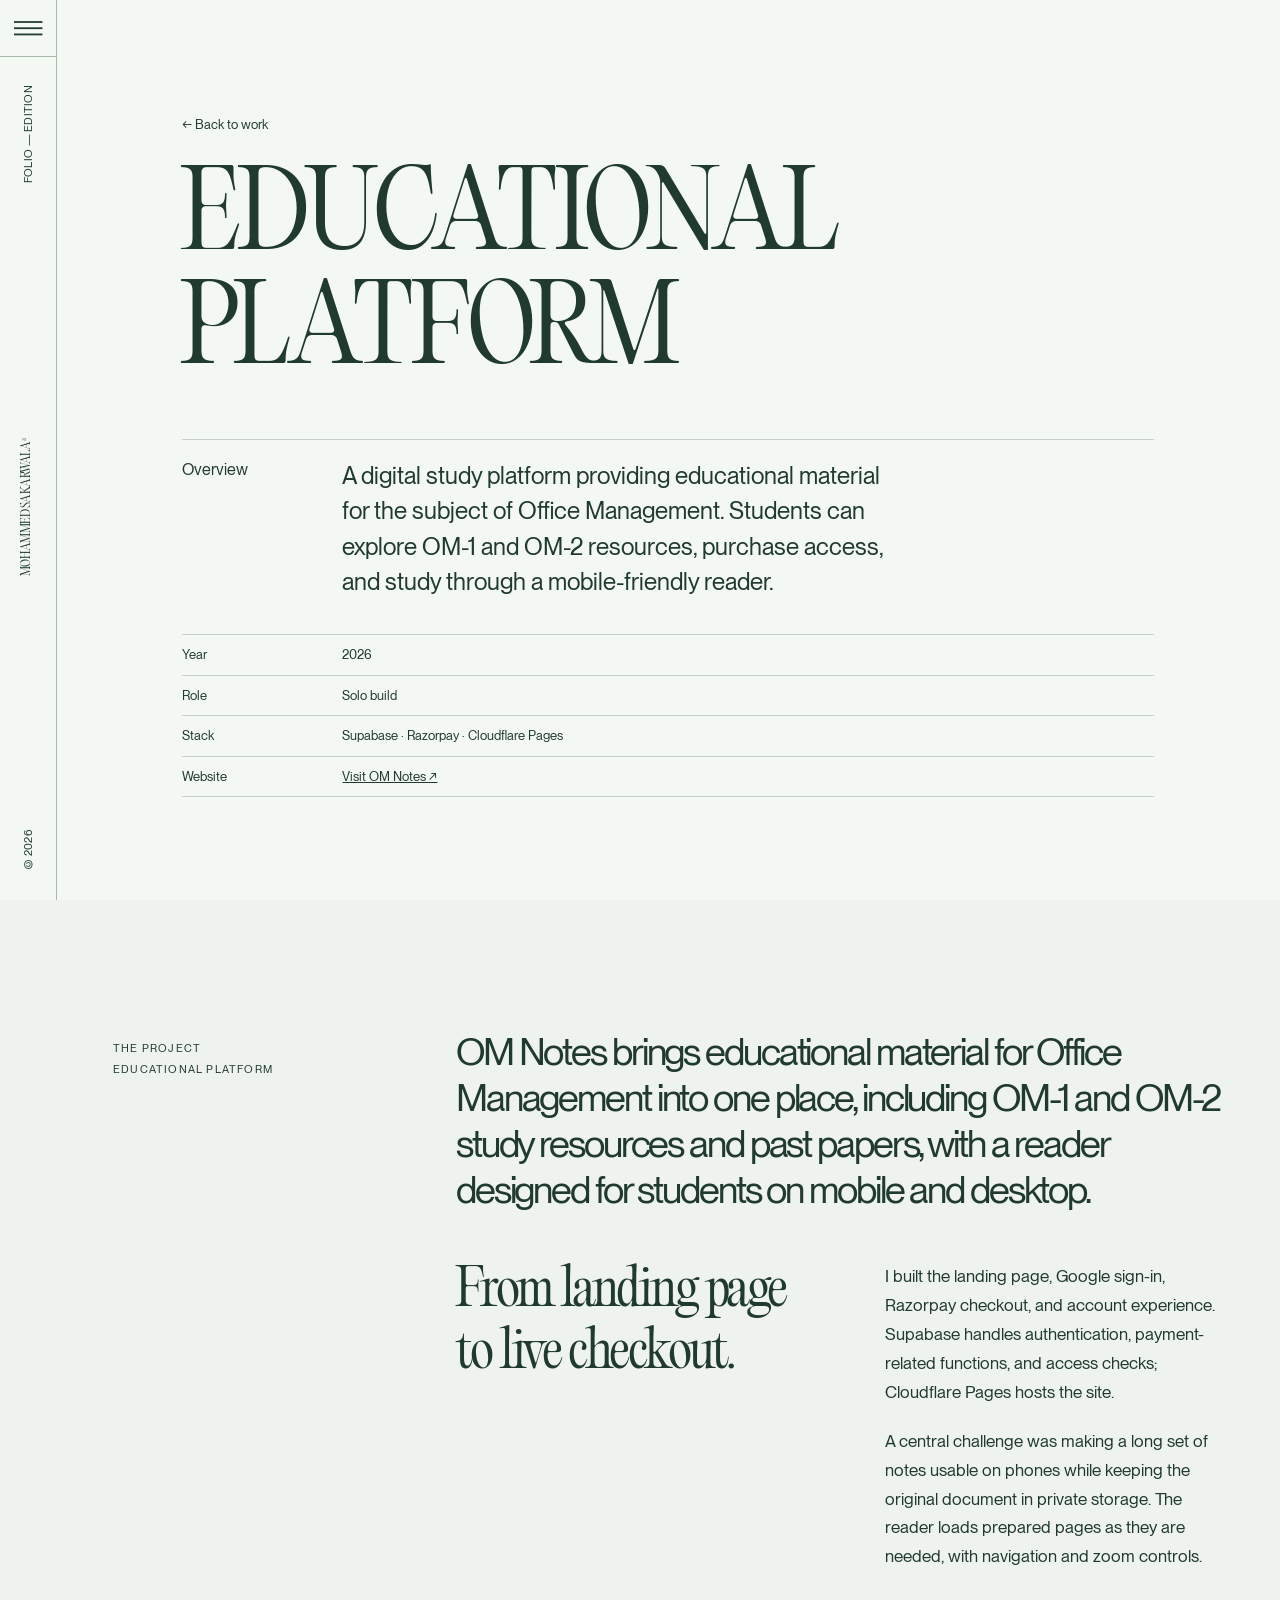
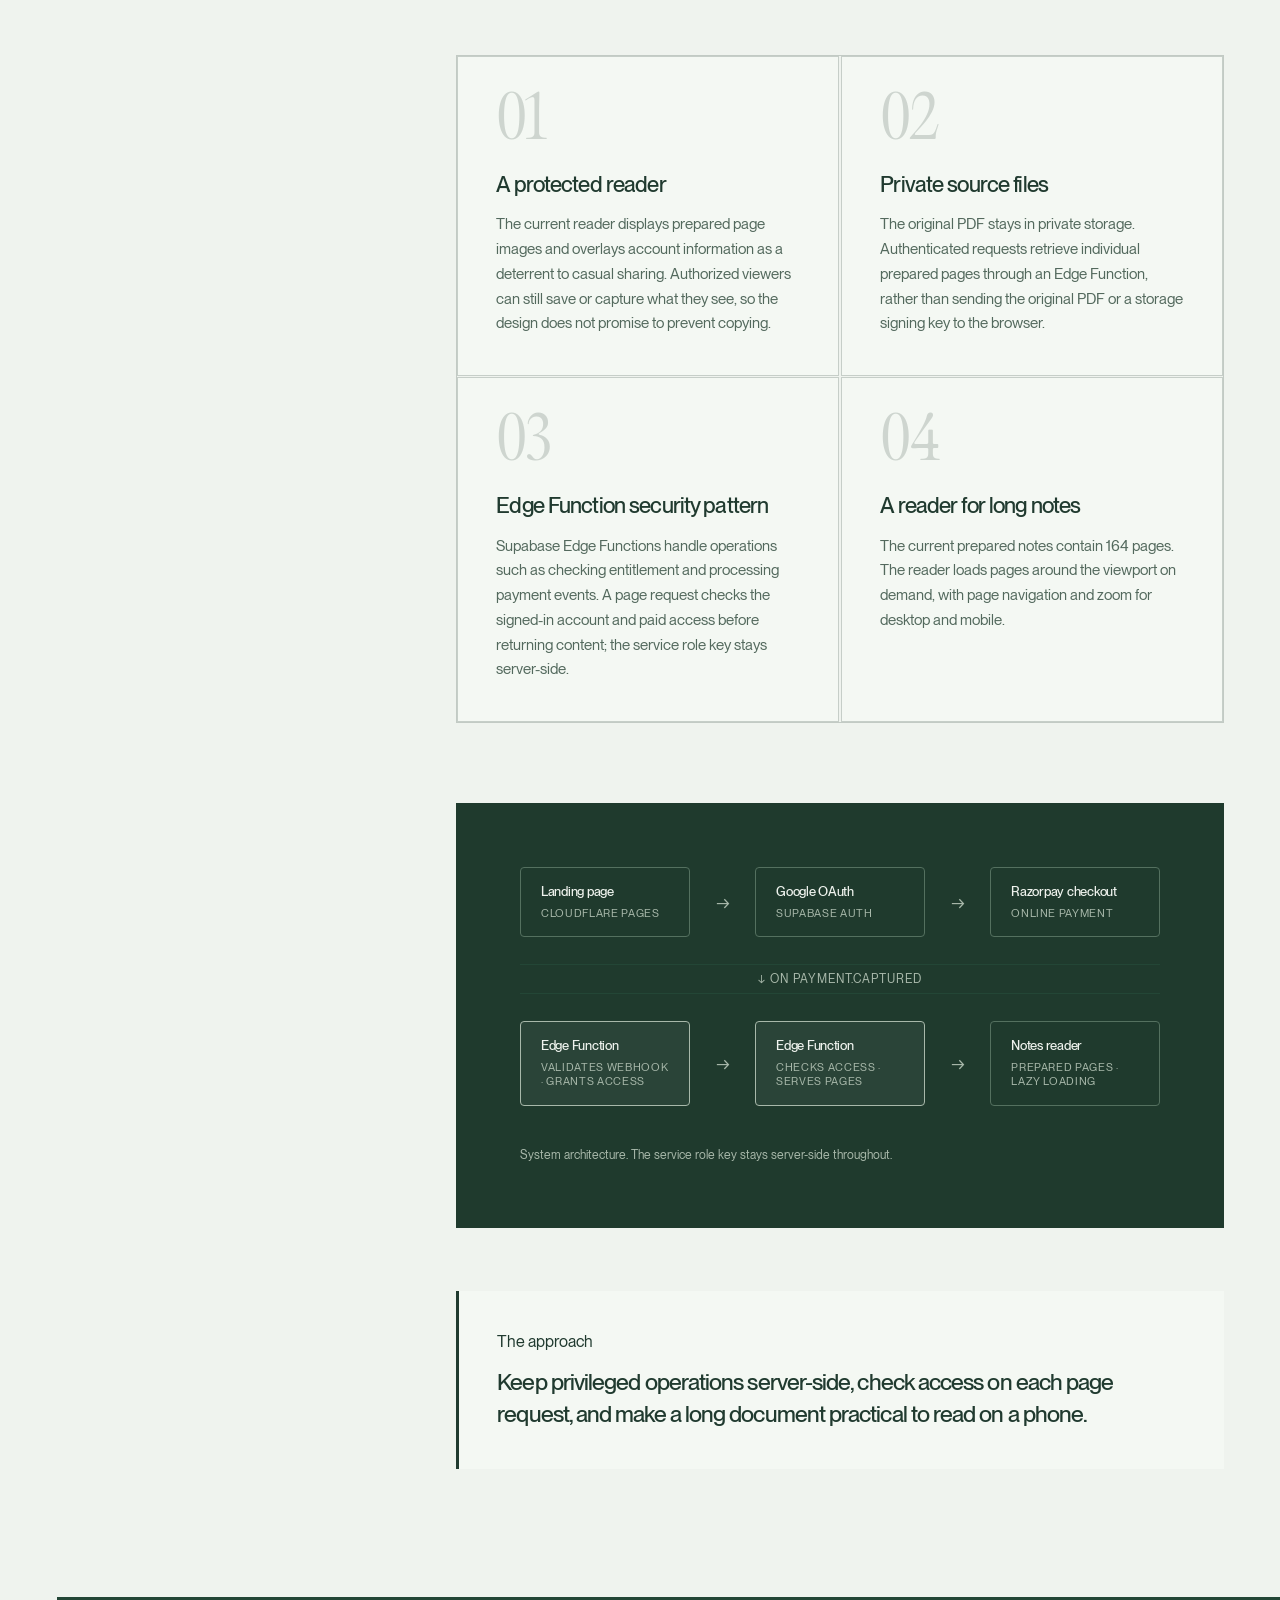
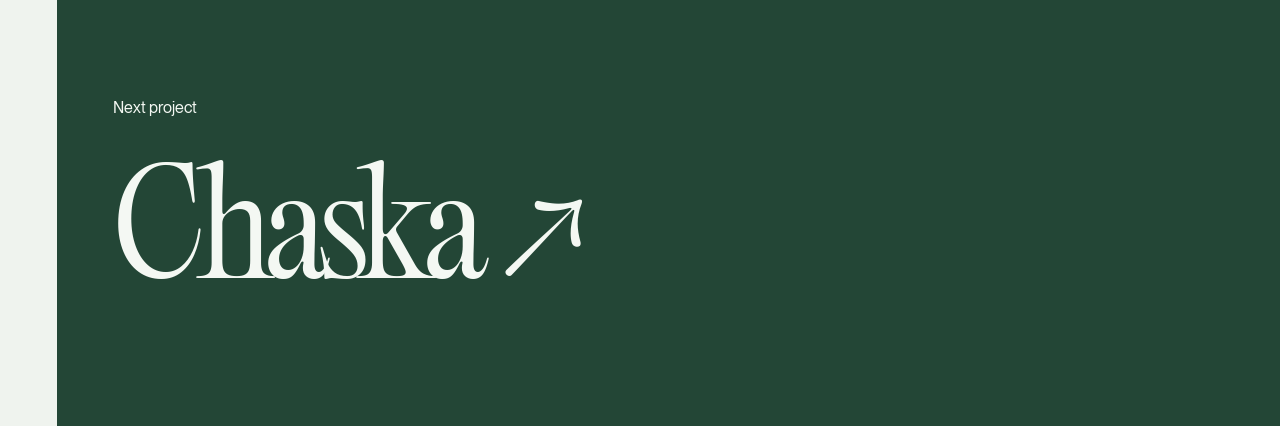
==== commit e97c92c8: "Rename and remove educational platform project artwork" ====
--- a/works/notes-platform/index.html
+++ b/works/notes-platform/index.html
@@ -1,12 +1,12 @@
 <!doctype html>
-<html lang="en"><head><meta charset="utf-8"><meta name="viewport" content="width=device-width,initial-scale=1"><meta name="theme-color" content="#142f24"><meta name="description" content="OM Notes is a digital study platform providing educational material for the subject of Office Management, with online checkout and a mobile-friendly reader — by Mohammed Sakarwala."><title>OM Notes — Digital Study Platform — Mohammed Sakarwala</title><link rel="stylesheet" href="/assets/site.css?v=20261117d"><link rel="stylesheet" href="/assets/notes-platform.css?v=20261117c"><script src="/assets/site.js?v=20261107l" defer></script></head>
+<html lang="en"><head><meta charset="utf-8"><meta name="viewport" content="width=device-width,initial-scale=1"><meta name="theme-color" content="#142f24"><meta name="description" content="Educational platform is an online learning project providing educational material for the subject of Office Management, with online checkout and a mobile-friendly reader — by Mohammed Sakarwala."><title>Educational platform — Mohammed Sakarwala</title><link rel="stylesheet" href="/assets/site.css?v=20261117d"><link rel="stylesheet" href="/assets/notes-platform.css?v=20261117d"><script src="/assets/site.js?v=20261107l" defer></script></head>
 <body><a class="skip" href="#main">Skip to content</a>
   <header class="site-rail site-rail--light" aria-label="Global site header"><a class="rail-mark" href="/" aria-label="Back to home">MS<sup>TM</sup></a><button class="rail-menu" type="button" aria-label="Open menu" aria-controls="site-menu" aria-expanded="false"><svg class="rail-menu__icon" viewBox="0 0 32 32" fill="none" xmlns="http://www.w3.org/2000/svg" aria-hidden="true"><rect y="15" width="32" height="2" fill="currentColor"></rect><rect data-menu-icon-bar="lower" x="0" y="22" width="32" height="2" fill="currentColor"></rect><rect data-menu-icon-bar="upper" x="0" y="8" width="32" height="2" fill="currentColor"></rect></svg></button><div class="rail-desktop"><span class="rail-edition">Folio — edition</span><a class="rail-name" href="/" aria-label="Back to home">Mohammed Sakarwala</a><span class="rail-year">© 2026</span></div></header>
   <nav class="menu-overlay" id="site-menu" aria-label="Site navigation" aria-hidden="true"><div class="menu-head"><span class="eyebrow">Mohammed Sakarwala — Folio</span></div><div class="menu-links"><a href="/"><span>01.</span>Home</a><a href="/about/"><span>02.</span>About</a><a href="/works/"><span>03.</span>Works</a><a href="/#contact"><span>04.</span>Contact</a></div><div class="menu-foot"><span>Bengaluru, India</span><a href="https://www.linkedin.com/in/mohammed-sakarwala-825a503b8/" target="_blank" rel="noopener noreferrer">LinkedIn ↗</a></div></nav>
   <main class="page" id="main">
-    <header class="case-hero case-hero--notes" data-header-bg="#f4f8f3" data-header-text="#1f3a2d" data-header-border="#a8b8aa"><div class="case-hero__content"><a class="back-link" href="/works/">← Back to work</a><h1 class="serif">OM Notes<span class="case-hero__subtitle">Digital Study Platform</span></h1><div class="case-intro"><span class="eyebrow">Overview</span><p>A digital study platform providing educational material for the subject of Office Management. Students can explore OM-1 and OM-2 resources, purchase access, and study through a mobile-friendly reader.</p></div><div class="case-facts"><div><span>Year</span><span>2026</span></div><div><span>Role</span><span>Solo build</span></div><div><span>Stack</span><span>Supabase · Razorpay · Cloudflare Pages</span></div><div><span>Website</span><a href="https://om-notes.pages.dev/" target="_blank" rel="noopener noreferrer">Visit OM Notes ↗</a></div></div></div><div class="case-hero__visual case-hero__visual--notes"><img src="/assets/om-notes-project.png" width="1024" height="1024" alt="OM Notes website artwork for HSC Board Office Management"></div></header>
+    <header class="case-hero case-hero--notes" data-header-bg="#f4f8f3" data-header-text="#1f3a2d" data-header-border="#a8b8aa"><div class="case-hero__content"><a class="back-link" href="/works/">← Back to work</a><h1 class="serif">Educational platform</h1><div class="case-intro"><span class="eyebrow">Overview</span><p>A digital study platform providing educational material for the subject of Office Management. Students can explore OM-1 and OM-2 resources, purchase access, and study through a mobile-friendly reader.</p></div><div class="case-facts"><div><span>Year</span><span>2026</span></div><div><span>Role</span><span>Solo build</span></div><div><span>Stack</span><span>Supabase · Razorpay · Cloudflare Pages</span></div><div><span>Website</span><a href="https://om-notes.pages.dev/" target="_blank" rel="noopener noreferrer">Visit OM Notes ↗</a></div></div></div></header>
 
-    <section class="section case-body" data-header-bg="#eff3ee" data-header-text="#1f3a2d" data-header-border="#a8b8aa"><div class="wrap chapter"><div class="chapter-label"><span>The project</span>OM Notes</div><div>
+    <section class="section case-body" data-header-bg="#eff3ee" data-header-text="#1f3a2d" data-header-border="#a8b8aa"><div class="wrap chapter"><div class="chapter-label"><span>The project</span>Educational platform</div><div>
       <p class="section-lead" data-reveal>OM Notes brings educational material for Office Management into one place, including OM-1 and OM-2 study resources and past papers, with a reader designed for students on mobile and desktop.</p>
       <div class="case-body__grid" data-reveal>
         <h2>From landing page to live checkout.</h2>
--- a/assets/notes-platform.css
+++ b/assets/notes-platform.css
@@ -263,3 +263,8 @@
 }
 .case-hero--notes .case-hero__visual{background:#142f24}
 .case-hero--notes .case-hero__visual img{object-fit:contain}
+
+/* The case study uses a text-only hero after removing its project artwork. */
+.case-hero--notes{grid-template-columns:minmax(0,1fr);min-height:0}
+.case-hero--notes .case-hero__content{width:min(100%,1100px);min-height:100svh;margin-inline:auto}
+@media(max-width:767px){.case-hero--notes .case-hero__content{min-height:0}}
